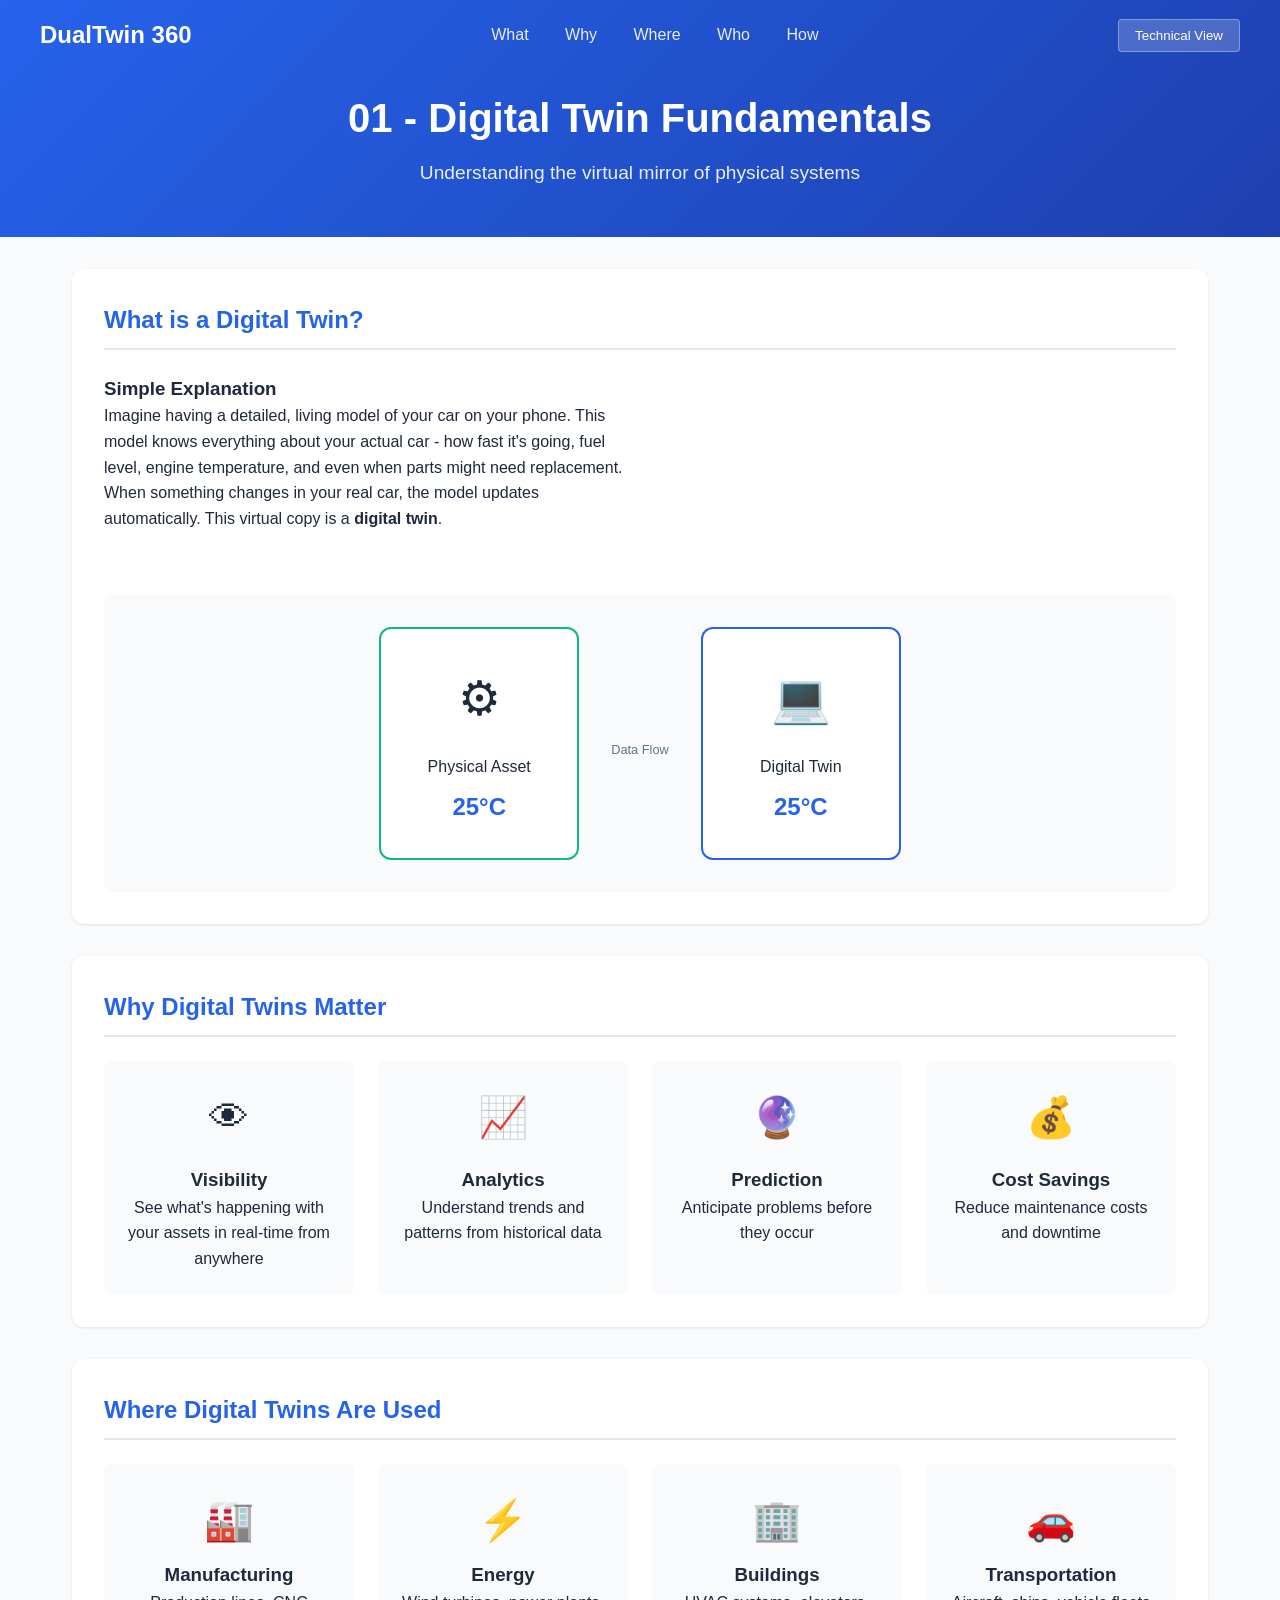
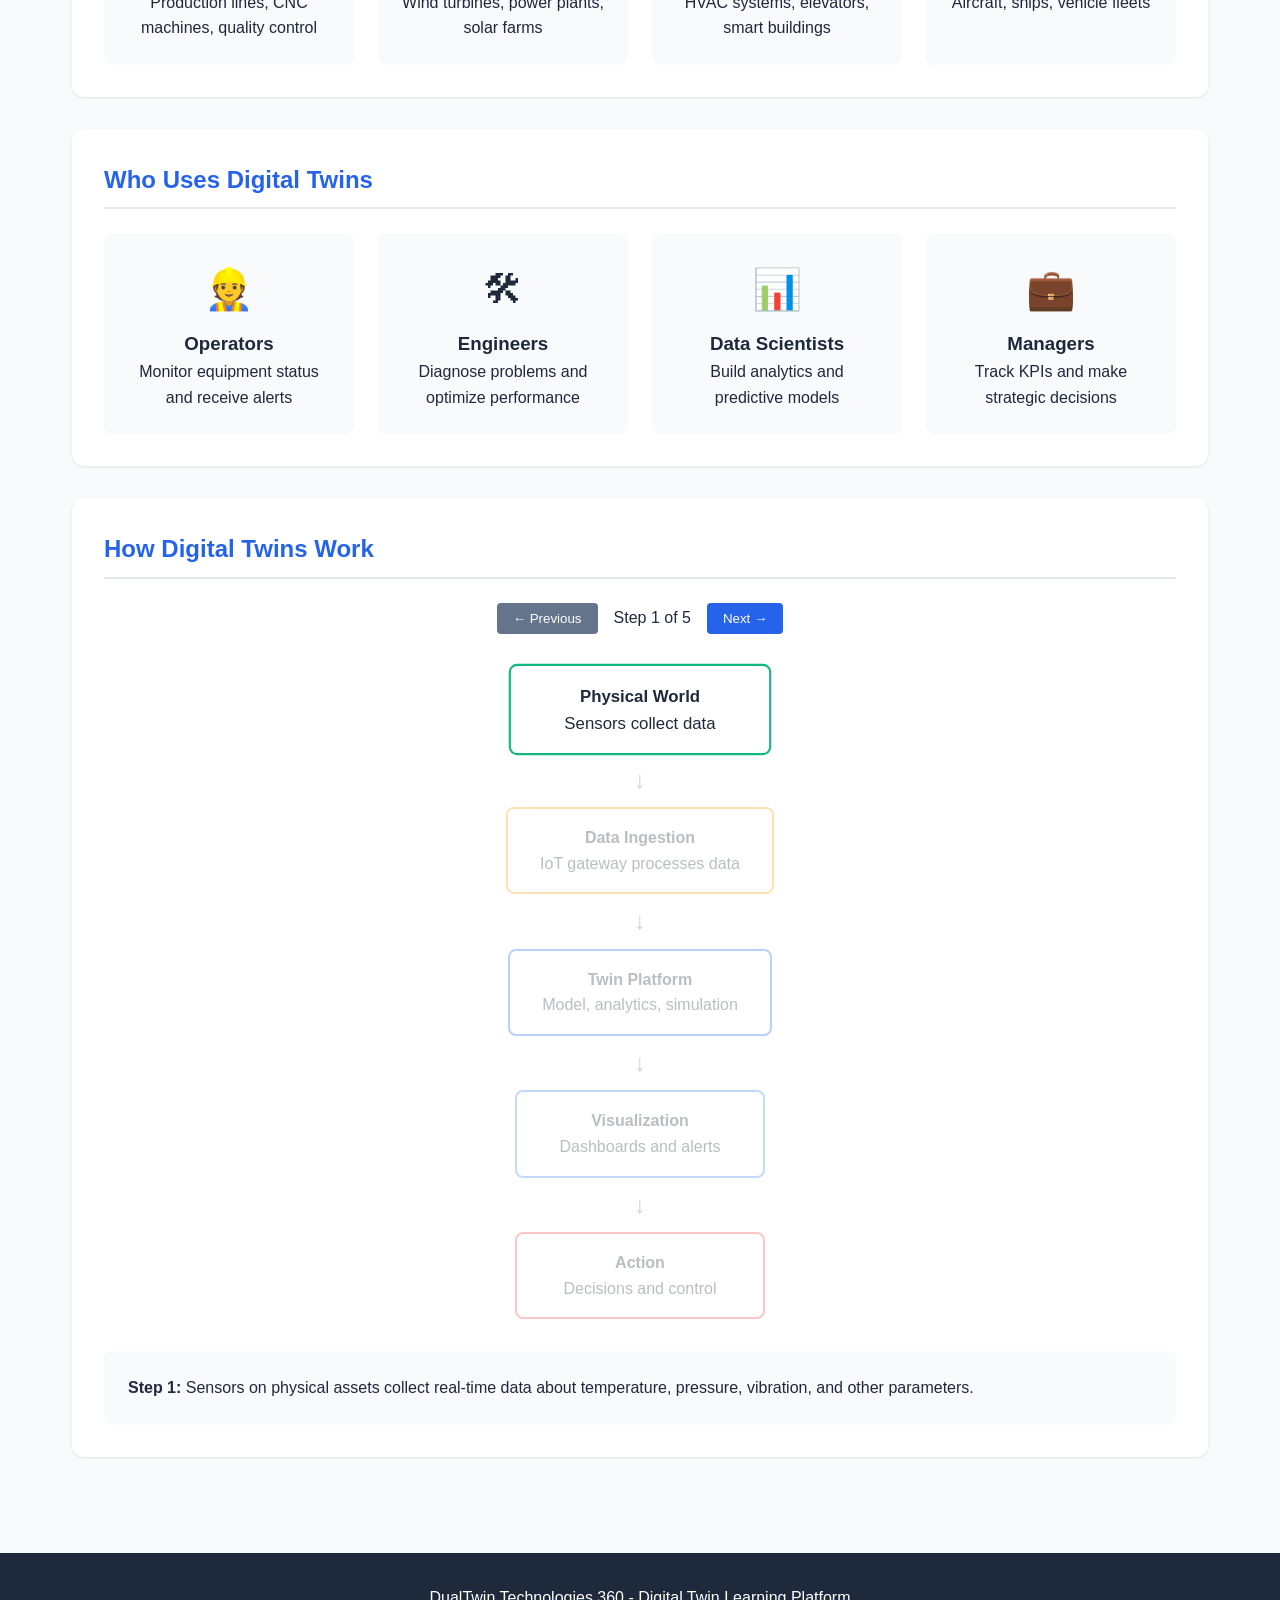
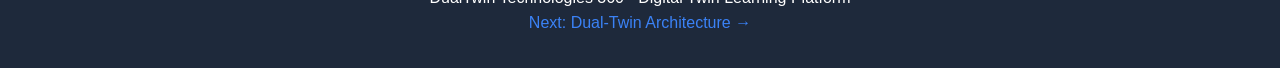
==== concepts/01_digital_twin_fundamentals/html_demo/index.html @ 0518badc "Add DualTwin Technologies 360° - Complete digital twin educational repository This comprehensive rep" ====
<!DOCTYPE html>
<html lang="en">
<head>
    <meta charset="UTF-8">
    <meta name="viewport" content="width=device-width, initial-scale=1.0">
    <title>Digital Twin Fundamentals - DualTwin 360</title>
    <link rel="stylesheet" href="styles.css">
</head>
<body>
    <header>
        <nav>
            <div class="logo">DualTwin 360</div>
            <div class="nav-links">
                <a href="#what">What</a>
                <a href="#why">Why</a>
                <a href="#where">Where</a>
                <a href="#who">Who</a>
                <a href="#how">How</a>
            </div>
            <button id="viewToggle" class="view-toggle">Technical View</button>
        </nav>
        <h1>01 - Digital Twin Fundamentals</h1>
        <p class="subtitle">Understanding the virtual mirror of physical systems</p>
    </header>

    <main>
        <section id="what" class="section">
            <h2>What is a Digital Twin?</h2>
            <div class="content-wrapper">
                <div class="non-technical">
                    <h3>Simple Explanation</h3>
                    <p>Imagine having a detailed, living model of your car on your phone. This model knows everything about your actual car - how fast it's going, fuel level, engine temperature, and even when parts might need replacement.</p>
                    <p>When something changes in your real car, the model updates automatically. This virtual copy is a <strong>digital twin</strong>.</p>
                </div>
                <div class="technical hidden">
                    <h3>Technical Definition</h3>
                    <p>A <strong>Digital Twin</strong> is a dynamic, virtual representation of a physical entity (asset, process, or system) that is synchronized with its real-world counterpart through continuous data exchange.</p>
                    <p>Key characteristics include bidirectional data flow, real-time synchronization, simulation capability, and lifecycle persistence.</p>
                </div>
                <div class="diagram">
                    <div class="twin-visual">
                        <div class="physical-side">
                            <div class="asset" id="physicalAsset">
                                <span class="icon">&#9881;</span>
                                <span class="label">Physical Asset</span>
                                <div class="sensor-value" id="physicalValue">25°C</div>
                            </div>
                        </div>
                        <div class="data-flow">
                            <div class="arrow" id="dataArrow">
                                <span class="arrow-label">Data Flow</span>
                            </div>
                        </div>
                        <div class="digital-side">
                            <div class="twin" id="digitalTwin">
                                <span class="icon">&#128187;</span>
                                <span class="label">Digital Twin</span>
                                <div class="sensor-value" id="twinValue">25°C</div>
                            </div>
                        </div>
                    </div>
                </div>
            </div>
        </section>

        <section id="why" class="section">
            <h2>Why Digital Twins Matter</h2>
            <div class="benefits-grid">
                <div class="benefit-card">
                    <div class="benefit-icon">&#128065;</div>
                    <h3>Visibility</h3>
                    <p>See what's happening with your assets in real-time from anywhere</p>
                </div>
                <div class="benefit-card">
                    <div class="benefit-icon">&#128200;</div>
                    <h3>Analytics</h3>
                    <p>Understand trends and patterns from historical data</p>
                </div>
                <div class="benefit-card">
                    <div class="benefit-icon">&#128302;</div>
                    <h3>Prediction</h3>
                    <p>Anticipate problems before they occur</p>
                </div>
                <div class="benefit-card">
                    <div class="benefit-icon">&#128176;</div>
                    <h3>Cost Savings</h3>
                    <p>Reduce maintenance costs and downtime</p>
                </div>
            </div>
        </section>

        <section id="where" class="section">
            <h2>Where Digital Twins Are Used</h2>
            <div class="industries-container">
                <div class="industry-item">
                    <div class="industry-icon">&#127981;</div>
                    <h3>Manufacturing</h3>
                    <p>Production lines, CNC machines, quality control</p>
                </div>
                <div class="industry-item">
                    <div class="industry-icon">&#9889;</div>
                    <h3>Energy</h3>
                    <p>Wind turbines, power plants, solar farms</p>
                </div>
                <div class="industry-item">
                    <div class="industry-icon">&#127970;</div>
                    <h3>Buildings</h3>
                    <p>HVAC systems, elevators, smart buildings</p>
                </div>
                <div class="industry-item">
                    <div class="industry-icon">&#128663;</div>
                    <h3>Transportation</h3>
                    <p>Aircraft, ships, vehicle fleets</p>
                </div>
            </div>
        </section>

        <section id="who" class="section">
            <h2>Who Uses Digital Twins</h2>
            <div class="roles-container">
                <div class="role-card">
                    <div class="role-icon">&#128119;</div>
                    <h3>Operators</h3>
                    <p>Monitor equipment status and receive alerts</p>
                </div>
                <div class="role-card">
                    <div class="role-icon">&#128736;</div>
                    <h3>Engineers</h3>
                    <p>Diagnose problems and optimize performance</p>
                </div>
                <div class="role-card">
                    <div class="role-icon">&#128202;</div>
                    <h3>Data Scientists</h3>
                    <p>Build analytics and predictive models</p>
                </div>
                <div class="role-card">
                    <div class="role-icon">&#128188;</div>
                    <h3>Managers</h3>
                    <p>Track KPIs and make strategic decisions</p>
                </div>
            </div>
        </section>

        <section id="how" class="section">
            <h2>How Digital Twins Work</h2>
            <div class="architecture-demo">
                <div class="step-container">
                    <button id="prevStep" class="step-btn">&larr; Previous</button>
                    <span id="stepIndicator">Step 1 of 5</span>
                    <button id="nextStep" class="step-btn">Next &rarr;</button>
                </div>
                <div class="architecture-visual">
                    <div class="arch-layer" id="layer1">
                        <div class="layer-box sensors">
                            <h4>Physical World</h4>
                            <p>Sensors collect data</p>
                        </div>
                    </div>
                    <div class="arch-arrow" id="arrow1">&darr;</div>
                    <div class="arch-layer" id="layer2">
                        <div class="layer-box ingestion">
                            <h4>Data Ingestion</h4>
                            <p>IoT gateway processes data</p>
                        </div>
                    </div>
                    <div class="arch-arrow" id="arrow2">&darr;</div>
                    <div class="arch-layer" id="layer3">
                        <div class="layer-box platform">
                            <h4>Twin Platform</h4>
                            <p>Model, analytics, simulation</p>
                        </div>
                    </div>
                    <div class="arch-arrow" id="arrow3">&darr;</div>
                    <div class="arch-layer" id="layer4">
                        <div class="layer-box visualization">
                            <h4>Visualization</h4>
                            <p>Dashboards and alerts</p>
                        </div>
                    </div>
                    <div class="arch-arrow" id="arrow4">&darr;</div>
                    <div class="arch-layer" id="layer5">
                        <div class="layer-box action">
                            <h4>Action</h4>
                            <p>Decisions and control</p>
                        </div>
                    </div>
                </div>
                <div class="step-description" id="stepDescription">
                    <p><strong>Step 1:</strong> Sensors on physical assets collect real-time data about temperature, pressure, vibration, and other parameters.</p>
                </div>
            </div>
        </section>
    </main>

    <footer>
        <p>DualTwin Technologies 360 - Digital Twin Learning Platform</p>
        <p><a href="../02_dual_twin_architecture/html_demo/index.html">Next: Dual-Twin Architecture &rarr;</a></p>
    </footer>

    <script src="script.js"></script>
</body>
</html>
---- concepts/01_digital_twin_fundamentals/html_demo/styles.css ----
:root {
    --primary-color: #2563eb;
    --secondary-color: #1e40af;
    --accent-color: #3b82f6;
    --background-color: #f8fafc;
    --card-background: #ffffff;
    --text-color: #1e293b;
    --text-light: #64748b;
    --border-color: #e2e8f0;
    --success-color: #10b981;
    --warning-color: #f59e0b;
    --danger-color: #ef4444;
}

* {
    margin: 0;
    padding: 0;
    box-sizing: border-box;
}

body {
    font-family: -apple-system, BlinkMacSystemFont, 'Segoe UI', Roboto, Oxygen, Ubuntu, sans-serif;
    background-color: var(--background-color);
    color: var(--text-color);
    line-height: 1.6;
}

header {
    background: linear-gradient(135deg, var(--primary-color), var(--secondary-color));
    color: white;
    padding: 1rem 2rem 3rem;
    text-align: center;
}

nav {
    display: flex;
    justify-content: space-between;
    align-items: center;
    max-width: 1200px;
    margin: 0 auto 2rem;
}

.logo {
    font-size: 1.5rem;
    font-weight: bold;
}

.nav-links a {
    color: white;
    text-decoration: none;
    margin: 0 1rem;
    opacity: 0.9;
    transition: opacity 0.3s;
}

.nav-links a:hover {
    opacity: 1;
}

.view-toggle {
    background: rgba(255,255,255,0.2);
    border: 1px solid rgba(255,255,255,0.3);
    color: white;
    padding: 0.5rem 1rem;
    border-radius: 4px;
    cursor: pointer;
    transition: background 0.3s;
}

.view-toggle:hover {
    background: rgba(255,255,255,0.3);
}

h1 {
    font-size: 2.5rem;
    margin-bottom: 0.5rem;
}

.subtitle {
    opacity: 0.9;
    font-size: 1.2rem;
}

main {
    max-width: 1200px;
    margin: 0 auto;
    padding: 2rem;
}

.section {
    background: var(--card-background);
    border-radius: 12px;
    padding: 2rem;
    margin-bottom: 2rem;
    box-shadow: 0 1px 3px rgba(0,0,0,0.1);
}

.section h2 {
    color: var(--primary-color);
    margin-bottom: 1.5rem;
    padding-bottom: 0.5rem;
    border-bottom: 2px solid var(--border-color);
}

.content-wrapper {
    display: grid;
    grid-template-columns: 1fr 1fr;
    gap: 2rem;
}

.hidden {
    display: none;
}

.diagram {
    grid-column: 1 / -1;
    margin-top: 2rem;
}

.twin-visual {
    display: flex;
    justify-content: center;
    align-items: center;
    gap: 2rem;
    padding: 2rem;
    background: var(--background-color);
    border-radius: 8px;
}

.physical-side, .digital-side {
    text-align: center;
}

.asset, .twin {
    background: var(--card-background);
    border: 2px solid var(--border-color);
    border-radius: 12px;
    padding: 2rem;
    min-width: 200px;
    transition: transform 0.3s, box-shadow 0.3s;
}

.asset:hover, .twin:hover {
    transform: translateY(-5px);
    box-shadow: 0 10px 20px rgba(0,0,0,0.1);
}

.asset .icon, .twin .icon {
    font-size: 3rem;
    display: block;
    margin-bottom: 1rem;
}

.asset {
    border-color: var(--success-color);
}

.twin {
    border-color: var(--primary-color);
}

.sensor-value {
    font-size: 1.5rem;
    font-weight: bold;
    color: var(--primary-color);
    margin-top: 0.5rem;
}

.data-flow {
    display: flex;
    flex-direction: column;
    align-items: center;
}

.arrow {
    font-size: 2rem;
    color: var(--accent-color);
    animation: pulse 2s infinite;
}

@keyframes pulse {
    0%, 100% { opacity: 0.5; transform: scale(1); }
    50% { opacity: 1; transform: scale(1.1); }
}

.arrow-label {
    font-size: 0.8rem;
    color: var(--text-light);
}

.benefits-grid {
    display: grid;
    grid-template-columns: repeat(auto-fit, minmax(250px, 1fr));
    gap: 1.5rem;
}

.benefit-card {
    background: var(--background-color);
    border-radius: 8px;
    padding: 1.5rem;
    text-align: center;
    transition: transform 0.3s;
}

.benefit-card:hover {
    transform: translateY(-5px);
}

.benefit-icon {
    font-size: 2.5rem;
    margin-bottom: 1rem;
}

.industries-container, .roles-container {
    display: grid;
    grid-template-columns: repeat(auto-fit, minmax(200px, 1fr));
    gap: 1.5rem;
}

.industry-item, .role-card {
    background: var(--background-color);
    border-radius: 8px;
    padding: 1.5rem;
    text-align: center;
}

.industry-icon, .role-icon {
    font-size: 2.5rem;
    margin-bottom: 0.5rem;
}

.architecture-demo {
    text-align: center;
}

.step-container {
    display: flex;
    justify-content: center;
    align-items: center;
    gap: 1rem;
    margin-bottom: 2rem;
}

.step-btn {
    background: var(--primary-color);
    color: white;
    border: none;
    padding: 0.5rem 1rem;
    border-radius: 4px;
    cursor: pointer;
    transition: background 0.3s;
}

.step-btn:hover {
    background: var(--secondary-color);
}

.step-btn:disabled {
    background: var(--text-light);
    cursor: not-allowed;
}

.architecture-visual {
    display: flex;
    flex-direction: column;
    align-items: center;
    gap: 0.5rem;
    margin-bottom: 2rem;
}

.arch-layer {
    opacity: 0.3;
    transition: opacity 0.5s, transform 0.5s;
}

.arch-layer.active {
    opacity: 1;
    transform: scale(1.05);
}

.layer-box {
    background: var(--card-background);
    border: 2px solid var(--border-color);
    border-radius: 8px;
    padding: 1rem 2rem;
    min-width: 250px;
}

.layer-box.sensors { border-color: var(--success-color); }
.layer-box.ingestion { border-color: var(--warning-color); }
.layer-box.platform { border-color: var(--primary-color); }
.layer-box.visualization { border-color: var(--accent-color); }
.layer-box.action { border-color: var(--danger-color); }

.arch-arrow {
    font-size: 1.5rem;
    color: var(--text-light);
    opacity: 0.3;
    transition: opacity 0.5s;
}

.arch-arrow.active {
    opacity: 1;
    color: var(--primary-color);
}

.step-description {
    background: var(--background-color);
    border-radius: 8px;
    padding: 1.5rem;
    text-align: left;
}

footer {
    background: var(--text-color);
    color: white;
    text-align: center;
    padding: 2rem;
    margin-top: 2rem;
}

footer a {
    color: var(--accent-color);
    text-decoration: none;
}

@media (max-width: 768px) {
    .content-wrapper {
        grid-template-columns: 1fr;
    }
    
    nav {
        flex-direction: column;
        gap: 1rem;
    }
    
    .twin-visual {
        flex-direction: column;
    }
    
    .data-flow {
        transform: rotate(90deg);
    }
}
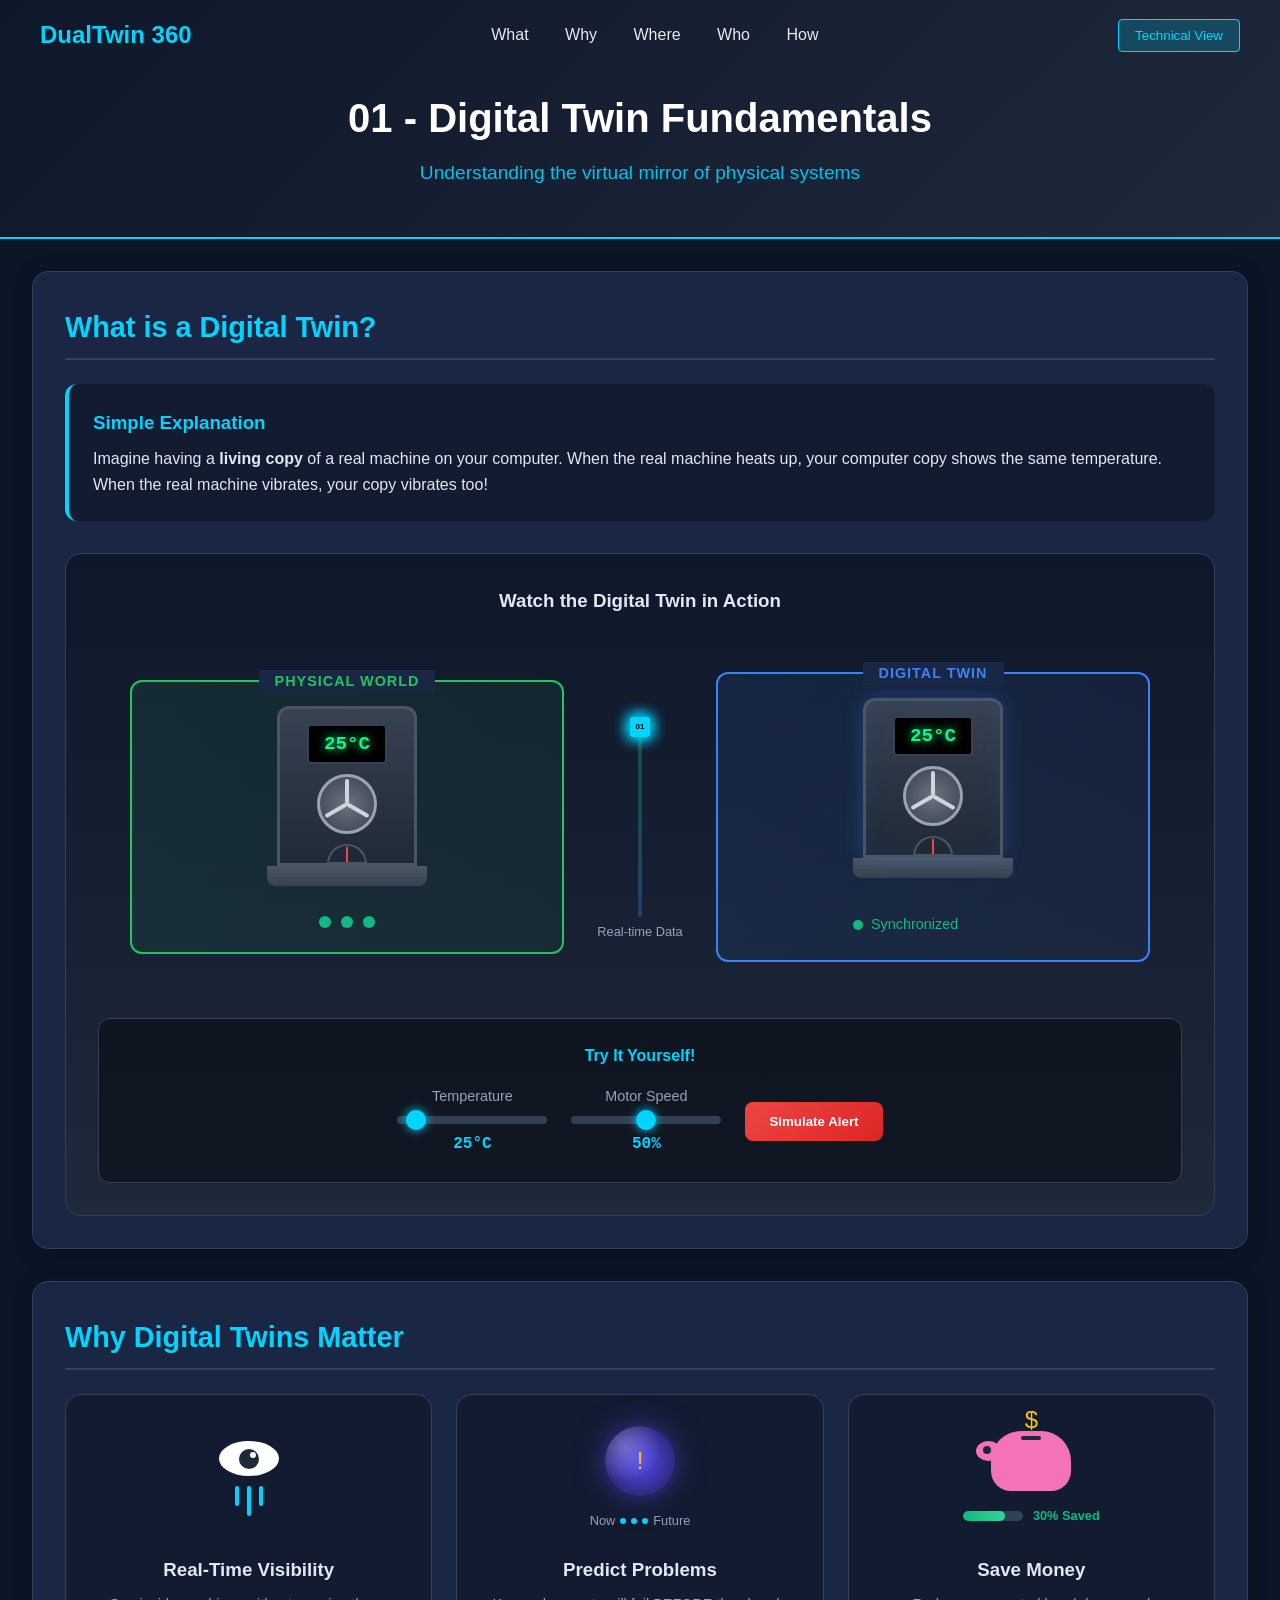
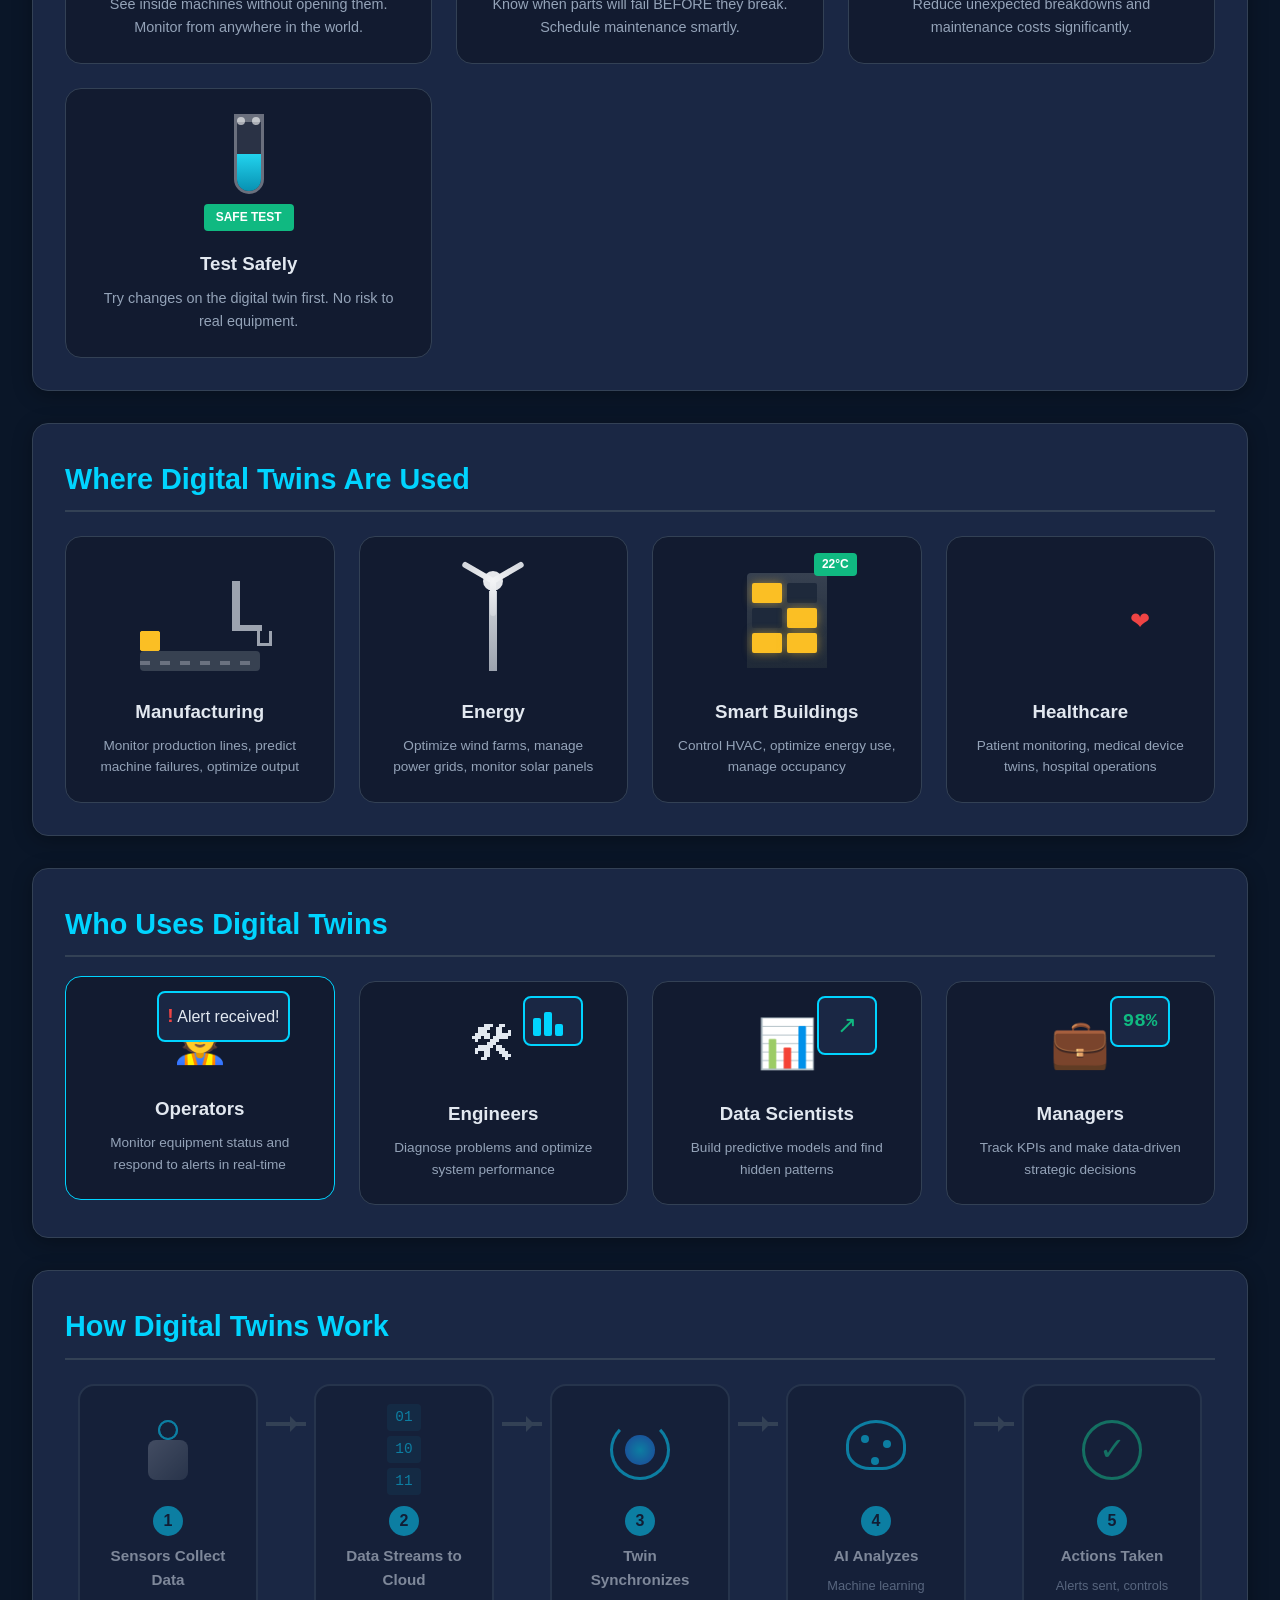
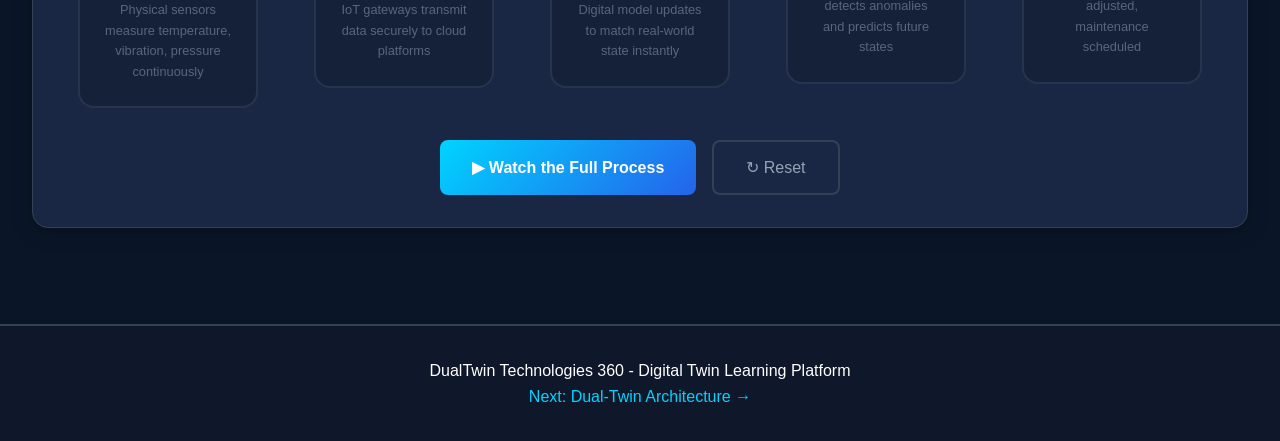
==== commit cce0d978: "Enhance HTML demos with concept-specific animations and dark theme - Concept 01 (Digital Twin Fundam" ====
--- a/concepts/01_digital_twin_fundamentals/html_demo/index.html
+++ b/concepts/01_digital_twin_fundamentals/html_demo/index.html
@@ -24,170 +24,428 @@
     </header>
 
     <main>
+        <!-- WHAT Section with Live Machine Animation -->
         <section id="what" class="section">
             <h2>What is a Digital Twin?</h2>
             <div class="content-wrapper">
-                <div class="non-technical">
-                    <h3>Simple Explanation</h3>
-                    <p>Imagine having a detailed, living model of your car on your phone. This model knows everything about your actual car - how fast it's going, fuel level, engine temperature, and even when parts might need replacement.</p>
-                    <p>When something changes in your real car, the model updates automatically. This virtual copy is a <strong>digital twin</strong>.</p>
-                </div>
-                <div class="technical hidden">
-                    <h3>Technical Definition</h3>
-                    <p>A <strong>Digital Twin</strong> is a dynamic, virtual representation of a physical entity (asset, process, or system) that is synchronized with its real-world counterpart through continuous data exchange.</p>
-                    <p>Key characteristics include bidirectional data flow, real-time synchronization, simulation capability, and lifecycle persistence.</p>
-                </div>
-                <div class="diagram">
-                    <div class="twin-visual">
-                        <div class="physical-side">
-                            <div class="asset" id="physicalAsset">
-                                <span class="icon">&#9881;</span>
-                                <span class="label">Physical Asset</span>
-                                <div class="sensor-value" id="physicalValue">25°C</div>
-                            </div>
-                        </div>
-                        <div class="data-flow">
-                            <div class="arrow" id="dataArrow">
-                                <span class="arrow-label">Data Flow</span>
-                            </div>
-                        </div>
-                        <div class="digital-side">
-                            <div class="twin" id="digitalTwin">
-                                <span class="icon">&#128187;</span>
-                                <span class="label">Digital Twin</span>
-                                <div class="sensor-value" id="twinValue">25°C</div>
-                            </div>
+                <div class="explanation-box">
+                    <div class="non-technical">
+                        <h3>Simple Explanation</h3>
+                        <p>Imagine having a <strong>living copy</strong> of a real machine on your computer. When the real machine heats up, your computer copy shows the same temperature. When the real machine vibrates, your copy vibrates too!</p>
+                    </div>
+                    <div class="technical hidden">
+                        <h3>Technical Definition</h3>
+                        <p>A <strong>Digital Twin</strong> is a dynamic virtual representation synchronized with a physical entity through continuous bidirectional data exchange, enabling real-time monitoring, simulation, and predictive analytics.</p>
+                    </div>
+                </div>
+                
+                <!-- Interactive Factory Machine Animation -->
+                <div class="animation-container">
+                    <h3>Watch the Digital Twin in Action</h3>
+                    <div class="factory-scene">
+                        <!-- Physical World Side -->
+                        <div class="world-side physical-world">
+                            <div class="world-label">PHYSICAL WORLD</div>
+                            <div class="machine-container">
+                                <div class="factory-machine" id="physicalMachine">
+                                    <div class="machine-body">
+                                        <div class="machine-screen">
+                                            <span class="temp-display" id="physicalTemp">25°C</span>
+                                        </div>
+                                        <div class="machine-motor" id="physicalMotor">
+                                            <div class="motor-blade"></div>
+                                            <div class="motor-blade"></div>
+                                            <div class="motor-blade"></div>
+                                        </div>
+                                        <div class="machine-gauge">
+                                            <div class="gauge-needle" id="physicalNeedle"></div>
+                                        </div>
+                                    </div>
+                                    <div class="machine-base"></div>
+                                    <div class="steam-container" id="steamContainer">
+                                        <div class="steam"></div>
+                                        <div class="steam"></div>
+                                        <div class="steam"></div>
+                                    </div>
+                                </div>
+                                <div class="sensor-dots">
+                                    <div class="sensor-dot" id="sensor1"></div>
+                                    <div class="sensor-dot" id="sensor2"></div>
+                                    <div class="sensor-dot" id="sensor3"></div>
+                                </div>
+                            </div>
+                        </div>
+                        
+                        <!-- Data Flow Animation -->
+                        <div class="data-stream">
+                            <div class="data-packet" id="packet1"></div>
+                            <div class="data-packet" id="packet2"></div>
+                            <div class="data-packet" id="packet3"></div>
+                            <div class="stream-label">Real-time Data</div>
+                        </div>
+                        
+                        <!-- Digital World Side -->
+                        <div class="world-side digital-world">
+                            <div class="world-label">DIGITAL TWIN</div>
+                            <div class="machine-container">
+                                <div class="factory-machine digital" id="digitalMachine">
+                                    <div class="machine-body">
+                                        <div class="machine-screen">
+                                            <span class="temp-display" id="digitalTemp">25°C</span>
+                                        </div>
+                                        <div class="machine-motor" id="digitalMotor">
+                                            <div class="motor-blade"></div>
+                                            <div class="motor-blade"></div>
+                                            <div class="motor-blade"></div>
+                                        </div>
+                                        <div class="machine-gauge">
+                                            <div class="gauge-needle" id="digitalNeedle"></div>
+                                        </div>
+                                    </div>
+                                    <div class="machine-base"></div>
+                                    <div class="digital-glow"></div>
+                                </div>
+                                <div class="twin-status">
+                                    <span class="status-dot"></span>
+                                    <span>Synchronized</span>
+                                </div>
+                            </div>
+                        </div>
+                    </div>
+                    
+                    <!-- Control Panel -->
+                    <div class="control-panel">
+                        <h4>Try It Yourself!</h4>
+                        <div class="controls">
+                            <div class="control-group">
+                                <label>Temperature</label>
+                                <input type="range" id="tempSlider" min="20" max="100" value="25">
+                                <span id="tempValue">25°C</span>
+                            </div>
+                            <div class="control-group">
+                                <label>Motor Speed</label>
+                                <input type="range" id="speedSlider" min="0" max="100" value="50">
+                                <span id="speedValue">50%</span>
+                            </div>
+                            <button id="alertBtn" class="alert-btn">Simulate Alert</button>
                         </div>
                     </div>
                 </div>
             </div>
         </section>
 
+        <!-- WHY Section with Animated Benefits -->
         <section id="why" class="section">
             <h2>Why Digital Twins Matter</h2>
-            <div class="benefits-grid">
-                <div class="benefit-card">
-                    <div class="benefit-icon">&#128065;</div>
-                    <h3>Visibility</h3>
-                    <p>See what's happening with your assets in real-time from anywhere</p>
-                </div>
-                <div class="benefit-card">
-                    <div class="benefit-icon">&#128200;</div>
-                    <h3>Analytics</h3>
-                    <p>Understand trends and patterns from historical data</p>
-                </div>
-                <div class="benefit-card">
-                    <div class="benefit-icon">&#128302;</div>
-                    <h3>Prediction</h3>
-                    <p>Anticipate problems before they occur</p>
-                </div>
-                <div class="benefit-card">
-                    <div class="benefit-icon">&#128176;</div>
-                    <h3>Cost Savings</h3>
-                    <p>Reduce maintenance costs and downtime</p>
+            <div class="benefits-showcase">
+                <div class="benefit-demo" id="visibilityDemo">
+                    <div class="benefit-animation">
+                        <div class="eye-icon">
+                            <div class="eye">
+                                <div class="pupil"></div>
+                            </div>
+                        </div>
+                        <div class="visibility-rays">
+                            <div class="ray"></div>
+                            <div class="ray"></div>
+                            <div class="ray"></div>
+                        </div>
+                    </div>
+                    <h3>Real-Time Visibility</h3>
+                    <p>See inside machines without opening them. Monitor from anywhere in the world.</p>
+                </div>
+                
+                <div class="benefit-demo" id="predictionDemo">
+                    <div class="benefit-animation">
+                        <div class="crystal-ball">
+                            <div class="ball-glow"></div>
+                            <div class="future-icon">!</div>
+                        </div>
+                        <div class="prediction-timeline">
+                            <span>Now</span>
+                            <div class="timeline-dots">
+                                <span class="dot"></span>
+                                <span class="dot"></span>
+                                <span class="dot"></span>
+                            </div>
+                            <span>Future</span>
+                        </div>
+                    </div>
+                    <h3>Predict Problems</h3>
+                    <p>Know when parts will fail BEFORE they break. Schedule maintenance smartly.</p>
+                </div>
+                
+                <div class="benefit-demo" id="savingsDemo">
+                    <div class="benefit-animation">
+                        <div class="piggy-bank">
+                            <div class="coin-slot"></div>
+                            <div class="falling-coin">$</div>
+                        </div>
+                        <div class="savings-meter">
+                            <div class="meter-fill"></div>
+                            <span>30% Saved</span>
+                        </div>
+                    </div>
+                    <h3>Save Money</h3>
+                    <p>Reduce unexpected breakdowns and maintenance costs significantly.</p>
+                </div>
+                
+                <div class="benefit-demo" id="simulationDemo">
+                    <div class="benefit-animation">
+                        <div class="test-tube">
+                            <div class="liquid"></div>
+                            <div class="bubble"></div>
+                            <div class="bubble"></div>
+                        </div>
+                        <div class="safe-badge">SAFE TEST</div>
+                    </div>
+                    <h3>Test Safely</h3>
+                    <p>Try changes on the digital twin first. No risk to real equipment.</p>
                 </div>
             </div>
         </section>
 
+        <!-- WHERE Section with Industry Animations -->
         <section id="where" class="section">
             <h2>Where Digital Twins Are Used</h2>
-            <div class="industries-container">
-                <div class="industry-item">
-                    <div class="industry-icon">&#127981;</div>
+            <div class="industry-showcase">
+                <div class="industry-card" data-industry="manufacturing">
+                    <div class="industry-animation">
+                        <div class="factory-anim">
+                            <div class="conveyor-belt">
+                                <div class="belt-line"></div>
+                                <div class="product-box"></div>
+                                <div class="product-box"></div>
+                                <div class="product-box"></div>
+                            </div>
+                            <div class="robot-arm">
+                                <div class="arm-segment"></div>
+                                <div class="arm-claw"></div>
+                            </div>
+                        </div>
+                    </div>
                     <h3>Manufacturing</h3>
-                    <p>Production lines, CNC machines, quality control</p>
-                </div>
-                <div class="industry-item">
-                    <div class="industry-icon">&#9889;</div>
+                    <p>Monitor production lines, predict machine failures, optimize output</p>
+                </div>
+                
+                <div class="industry-card" data-industry="energy">
+                    <div class="industry-animation">
+                        <div class="wind-turbine">
+                            <div class="turbine-pole"></div>
+                            <div class="turbine-head">
+                                <div class="blade-container">
+                                    <div class="blade"></div>
+                                    <div class="blade"></div>
+                                    <div class="blade"></div>
+                                </div>
+                            </div>
+                        </div>
+                    </div>
                     <h3>Energy</h3>
-                    <p>Wind turbines, power plants, solar farms</p>
-                </div>
-                <div class="industry-item">
-                    <div class="industry-icon">&#127970;</div>
-                    <h3>Buildings</h3>
-                    <p>HVAC systems, elevators, smart buildings</p>
-                </div>
-                <div class="industry-item">
-                    <div class="industry-icon">&#128663;</div>
-                    <h3>Transportation</h3>
-                    <p>Aircraft, ships, vehicle fleets</p>
+                    <p>Optimize wind farms, manage power grids, monitor solar panels</p>
+                </div>
+                
+                <div class="industry-card" data-industry="buildings">
+                    <div class="industry-animation">
+                        <div class="smart-building">
+                            <div class="building-structure">
+                                <div class="floor">
+                                    <div class="window on"></div>
+                                    <div class="window"></div>
+                                </div>
+                                <div class="floor">
+                                    <div class="window"></div>
+                                    <div class="window on"></div>
+                                </div>
+                                <div class="floor">
+                                    <div class="window on"></div>
+                                    <div class="window on"></div>
+                                </div>
+                            </div>
+                            <div class="temp-indicator">22°C</div>
+                        </div>
+                    </div>
+                    <h3>Smart Buildings</h3>
+                    <p>Control HVAC, optimize energy use, manage occupancy</p>
+                </div>
+                
+                <div class="industry-card" data-industry="healthcare">
+                    <div class="industry-animation">
+                        <div class="heartbeat-monitor">
+                            <svg viewBox="0 0 100 50" class="ecg-line">
+                                <path d="M0,25 L20,25 L25,25 L30,10 L35,40 L40,25 L45,25 L100,25" 
+                                      fill="none" stroke="#00ff88" stroke-width="2"/>
+                            </svg>
+                            <div class="heart-pulse">&#10084;</div>
+                        </div>
+                    </div>
+                    <h3>Healthcare</h3>
+                    <p>Patient monitoring, medical device twins, hospital operations</p>
                 </div>
             </div>
         </section>
 
+        <!-- WHO Section with Role Animation -->
         <section id="who" class="section">
             <h2>Who Uses Digital Twins</h2>
-            <div class="roles-container">
-                <div class="role-card">
-                    <div class="role-icon">&#128119;</div>
+            <div class="roles-showcase">
+                <div class="role-card active" data-role="operator">
+                    <div class="role-avatar">
+                        <div class="avatar-icon">&#128119;</div>
+                        <div class="role-bubble">
+                            <span class="alert-icon">!</span>
+                            Alert received!
+                        </div>
+                    </div>
                     <h3>Operators</h3>
-                    <p>Monitor equipment status and receive alerts</p>
-                </div>
-                <div class="role-card">
-                    <div class="role-icon">&#128736;</div>
+                    <p>Monitor equipment status and respond to alerts in real-time</p>
+                </div>
+                
+                <div class="role-card" data-role="engineer">
+                    <div class="role-avatar">
+                        <div class="avatar-icon">&#128736;</div>
+                        <div class="role-bubble">
+                            <div class="mini-chart">
+                                <div class="bar" style="height: 60%"></div>
+                                <div class="bar" style="height: 80%"></div>
+                                <div class="bar" style="height: 40%"></div>
+                            </div>
+                        </div>
+                    </div>
                     <h3>Engineers</h3>
-                    <p>Diagnose problems and optimize performance</p>
-                </div>
-                <div class="role-card">
-                    <div class="role-icon">&#128202;</div>
+                    <p>Diagnose problems and optimize system performance</p>
+                </div>
+                
+                <div class="role-card" data-role="analyst">
+                    <div class="role-avatar">
+                        <div class="avatar-icon">&#128202;</div>
+                        <div class="role-bubble">
+                            <div class="trend-arrow">&#8599;</div>
+                        </div>
+                    </div>
                     <h3>Data Scientists</h3>
-                    <p>Build analytics and predictive models</p>
-                </div>
-                <div class="role-card">
-                    <div class="role-icon">&#128188;</div>
+                    <p>Build predictive models and find hidden patterns</p>
+                </div>
+                
+                <div class="role-card" data-role="manager">
+                    <div class="role-avatar">
+                        <div class="avatar-icon">&#128188;</div>
+                        <div class="role-bubble">
+                            <div class="kpi-display">98%</div>
+                        </div>
+                    </div>
                     <h3>Managers</h3>
-                    <p>Track KPIs and make strategic decisions</p>
+                    <p>Track KPIs and make data-driven strategic decisions</p>
                 </div>
             </div>
         </section>
 
+        <!-- HOW Section with Step-by-Step Flow Animation -->
         <section id="how" class="section">
             <h2>How Digital Twins Work</h2>
-            <div class="architecture-demo">
-                <div class="step-container">
-                    <button id="prevStep" class="step-btn">&larr; Previous</button>
-                    <span id="stepIndicator">Step 1 of 5</span>
-                    <button id="nextStep" class="step-btn">Next &rarr;</button>
-                </div>
-                <div class="architecture-visual">
-                    <div class="arch-layer" id="layer1">
-                        <div class="layer-box sensors">
-                            <h4>Physical World</h4>
-                            <p>Sensors collect data</p>
-                        </div>
-                    </div>
-                    <div class="arch-arrow" id="arrow1">&darr;</div>
-                    <div class="arch-layer" id="layer2">
-                        <div class="layer-box ingestion">
-                            <h4>Data Ingestion</h4>
-                            <p>IoT gateway processes data</p>
-                        </div>
-                    </div>
-                    <div class="arch-arrow" id="arrow2">&darr;</div>
-                    <div class="arch-layer" id="layer3">
-                        <div class="layer-box platform">
-                            <h4>Twin Platform</h4>
-                            <p>Model, analytics, simulation</p>
-                        </div>
-                    </div>
-                    <div class="arch-arrow" id="arrow3">&darr;</div>
-                    <div class="arch-layer" id="layer4">
-                        <div class="layer-box visualization">
-                            <h4>Visualization</h4>
-                            <p>Dashboards and alerts</p>
-                        </div>
-                    </div>
-                    <div class="arch-arrow" id="arrow4">&darr;</div>
-                    <div class="arch-layer" id="layer5">
-                        <div class="layer-box action">
-                            <h4>Action</h4>
-                            <p>Decisions and control</p>
-                        </div>
-                    </div>
-                </div>
-                <div class="step-description" id="stepDescription">
-                    <p><strong>Step 1:</strong> Sensors on physical assets collect real-time data about temperature, pressure, vibration, and other parameters.</p>
-                </div>
+            <div class="process-flow">
+                <div class="flow-step" id="step1">
+                    <div class="step-icon">
+                        <div class="sensor-anim">
+                            <div class="sensor-body"></div>
+                            <div class="signal-wave"></div>
+                            <div class="signal-wave"></div>
+                        </div>
+                    </div>
+                    <div class="step-content">
+                        <div class="step-number">1</div>
+                        <h4>Sensors Collect Data</h4>
+                        <p>Physical sensors measure temperature, vibration, pressure continuously</p>
+                    </div>
+                </div>
+                
+                <div class="flow-arrow">
+                    <div class="arrow-particle"></div>
+                    <div class="arrow-particle"></div>
+                    <div class="arrow-particle"></div>
+                </div>
+                
+                <div class="flow-step" id="step2">
+                    <div class="step-icon">
+                        <div class="data-stream-anim">
+                            <div class="data-bit">01</div>
+                            <div class="data-bit">10</div>
+                            <div class="data-bit">11</div>
+                        </div>
+                    </div>
+                    <div class="step-content">
+                        <div class="step-number">2</div>
+                        <h4>Data Streams to Cloud</h4>
+                        <p>IoT gateways transmit data securely to cloud platforms</p>
+                    </div>
+                </div>
+                
+                <div class="flow-arrow">
+                    <div class="arrow-particle"></div>
+                    <div class="arrow-particle"></div>
+                    <div class="arrow-particle"></div>
+                </div>
+                
+                <div class="flow-step" id="step3">
+                    <div class="step-icon">
+                        <div class="twin-sync-anim">
+                            <div class="sync-ring"></div>
+                            <div class="sync-core"></div>
+                        </div>
+                    </div>
+                    <div class="step-content">
+                        <div class="step-number">3</div>
+                        <h4>Twin Synchronizes</h4>
+                        <p>Digital model updates to match real-world state instantly</p>
+                    </div>
+                </div>
+                
+                <div class="flow-arrow">
+                    <div class="arrow-particle"></div>
+                    <div class="arrow-particle"></div>
+                    <div class="arrow-particle"></div>
+                </div>
+                
+                <div class="flow-step" id="step4">
+                    <div class="step-icon">
+                        <div class="ai-brain-anim">
+                            <div class="brain-outline"></div>
+                            <div class="neuron"></div>
+                            <div class="neuron"></div>
+                            <div class="neuron"></div>
+                        </div>
+                    </div>
+                    <div class="step-content">
+                        <div class="step-number">4</div>
+                        <h4>AI Analyzes</h4>
+                        <p>Machine learning detects anomalies and predicts future states</p>
+                    </div>
+                </div>
+                
+                <div class="flow-arrow">
+                    <div class="arrow-particle"></div>
+                    <div class="arrow-particle"></div>
+                    <div class="arrow-particle"></div>
+                </div>
+                
+                <div class="flow-step" id="step5">
+                    <div class="step-icon">
+                        <div class="action-anim">
+                            <div class="action-circle"></div>
+                            <div class="checkmark">&#10003;</div>
+                        </div>
+                    </div>
+                    <div class="step-content">
+                        <div class="step-number">5</div>
+                        <h4>Actions Taken</h4>
+                        <p>Alerts sent, controls adjusted, maintenance scheduled</p>
+                    </div>
+                </div>
+            </div>
+            
+            <div class="demo-controls">
+                <button id="runDemo" class="run-btn">&#9654; Watch the Full Process</button>
+                <button id="resetDemo" class="reset-btn">&#8635; Reset</button>
             </div>
         </section>
     </main>
@@ -199,4 +457,4 @@
 
     <script src="script.js"></script>
 </body>
-</html>+</html>
--- a/concepts/01_digital_twin_fundamentals/html_demo/styles.css
+++ b/concepts/01_digital_twin_fundamentals/html_demo/styles.css
@@ -2,14 +2,17 @@
     --primary-color: #2563eb;
     --secondary-color: #1e40af;
     --accent-color: #3b82f6;
-    --background-color: #f8fafc;
-    --card-background: #ffffff;
-    --text-color: #1e293b;
-    --text-light: #64748b;
-    --border-color: #e2e8f0;
+    --background-color: #0a1628;
+    --card-background: #1a2744;
+    --text-color: #e2e8f0;
+    --text-light: #94a3b8;
+    --border-color: #334155;
     --success-color: #10b981;
     --warning-color: #f59e0b;
     --danger-color: #ef4444;
+    --glow-color: #00d4ff;
+    --physical-color: #22c55e;
+    --digital-color: #3b82f6;
 }
 
 * {
@@ -26,10 +29,11 @@
 }
 
 header {
-    background: linear-gradient(135deg, var(--primary-color), var(--secondary-color));
+    background: linear-gradient(135deg, #0f172a, #1e293b);
     color: white;
     padding: 1rem 2rem 3rem;
     text-align: center;
+    border-bottom: 2px solid var(--glow-color);
 }
 
 nav {
@@ -43,6 +47,7 @@
 .logo {
     font-size: 1.5rem;
     font-weight: bold;
+    color: var(--glow-color);
 }
 
 .nav-links a {
@@ -50,25 +55,27 @@
     text-decoration: none;
     margin: 0 1rem;
     opacity: 0.9;
-    transition: opacity 0.3s;
+    transition: all 0.3s;
 }
 
 .nav-links a:hover {
     opacity: 1;
+    color: var(--glow-color);
 }
 
 .view-toggle {
-    background: rgba(255,255,255,0.2);
-    border: 1px solid rgba(255,255,255,0.3);
-    color: white;
+    background: rgba(0,212,255,0.2);
+    border: 1px solid var(--glow-color);
+    color: var(--glow-color);
     padding: 0.5rem 1rem;
     border-radius: 4px;
     cursor: pointer;
-    transition: background 0.3s;
+    transition: all 0.3s;
 }
 
 .view-toggle:hover {
-    background: rgba(255,255,255,0.3);
+    background: var(--glow-color);
+    color: #0a1628;
 }
 
 h1 {
@@ -79,266 +86,1564 @@
 .subtitle {
     opacity: 0.9;
     font-size: 1.2rem;
+    color: var(--glow-color);
 }
 
 main {
-    max-width: 1200px;
+    max-width: 1400px;
     margin: 0 auto;
     padding: 2rem;
 }
 
 .section {
     background: var(--card-background);
-    border-radius: 12px;
+    border-radius: 16px;
     padding: 2rem;
     margin-bottom: 2rem;
-    box-shadow: 0 1px 3px rgba(0,0,0,0.1);
+    box-shadow: 0 4px 20px rgba(0,0,0,0.3);
+    border: 1px solid var(--border-color);
 }
 
 .section h2 {
-    color: var(--primary-color);
+    color: var(--glow-color);
     margin-bottom: 1.5rem;
     padding-bottom: 0.5rem;
     border-bottom: 2px solid var(--border-color);
-}
-
-.content-wrapper {
-    display: grid;
-    grid-template-columns: 1fr 1fr;
-    gap: 2rem;
+    font-size: 1.8rem;
 }
 
 .hidden {
     display: none;
 }
 
-.diagram {
-    grid-column: 1 / -1;
-    margin-top: 2rem;
-}
-
-.twin-visual {
-    display: flex;
+/* ===== WHAT SECTION - Factory Machine Animation ===== */
+.content-wrapper {
+    display: flex;
+    flex-direction: column;
+    gap: 2rem;
+}
+
+.explanation-box {
+    background: rgba(0,0,0,0.3);
+    padding: 1.5rem;
+    border-radius: 12px;
+    border-left: 4px solid var(--glow-color);
+}
+
+.explanation-box h3 {
+    color: var(--glow-color);
+    margin-bottom: 0.5rem;
+}
+
+.animation-container {
+    background: linear-gradient(180deg, #0f172a 0%, #1e293b 100%);
+    border-radius: 16px;
+    padding: 2rem;
+    border: 1px solid var(--border-color);
+}
+
+.animation-container h3 {
+    text-align: center;
+    color: var(--text-color);
+    margin-bottom: 1.5rem;
+}
+
+.factory-scene {
+    display: flex;
+    justify-content: space-between;
+    align-items: center;
+    gap: 1rem;
+    padding: 2rem;
+    min-height: 350px;
+}
+
+.world-side {
+    flex: 1;
+    display: flex;
+    flex-direction: column;
+    align-items: center;
+    padding: 1.5rem;
+    border-radius: 12px;
+    position: relative;
+}
+
+.physical-world {
+    background: linear-gradient(135deg, rgba(34,197,94,0.1), rgba(34,197,94,0.05));
+    border: 2px solid var(--physical-color);
+}
+
+.digital-world {
+    background: linear-gradient(135deg, rgba(59,130,246,0.1), rgba(59,130,246,0.05));
+    border: 2px solid var(--digital-color);
+}
+
+.world-label {
+    position: absolute;
+    top: -12px;
+    background: var(--card-background);
+    padding: 0 1rem;
+    font-weight: bold;
+    font-size: 0.9rem;
+    letter-spacing: 1px;
+}
+
+.physical-world .world-label { color: var(--physical-color); }
+.digital-world .world-label { color: var(--digital-color); }
+
+.machine-container {
+    position: relative;
+}
+
+.factory-machine {
+    width: 160px;
+    height: 200px;
+    position: relative;
+}
+
+.machine-body {
+    width: 140px;
+    height: 160px;
+    background: linear-gradient(180deg, #374151 0%, #1f2937 100%);
+    border-radius: 12px 12px 0 0;
+    position: relative;
+    border: 3px solid #4b5563;
+    margin: 0 auto;
+}
+
+.machine-screen {
+    width: 80px;
+    height: 40px;
+    background: #000;
+    border-radius: 4px;
+    margin: 15px auto 10px;
+    display: flex;
+    align-items: center;
+    justify-content: center;
+    border: 2px solid #374151;
+}
+
+.temp-display {
+    font-family: 'Courier New', monospace;
+    font-size: 1.2rem;
+    font-weight: bold;
+    color: #00ff88;
+    text-shadow: 0 0 10px #00ff88;
+}
+
+.temp-display.warning { color: #fbbf24; text-shadow: 0 0 10px #fbbf24; }
+.temp-display.danger { color: #ef4444; text-shadow: 0 0 10px #ef4444; }
+
+.machine-motor {
+    width: 60px;
+    height: 60px;
+    background: radial-gradient(circle, #6b7280 0%, #374151 100%);
+    border-radius: 50%;
+    margin: 10px auto;
+    position: relative;
+    border: 3px solid #9ca3af;
+    animation: motorSpin 2s linear infinite;
+}
+
+.motor-blade {
+    position: absolute;
+    width: 4px;
+    height: 25px;
+    background: #d1d5db;
+    left: 50%;
+    top: 50%;
+    transform-origin: center bottom;
+    border-radius: 2px;
+}
+
+.motor-blade:nth-child(1) { transform: translate(-50%, -100%) rotate(0deg); }
+.motor-blade:nth-child(2) { transform: translate(-50%, -100%) rotate(120deg); }
+.motor-blade:nth-child(3) { transform: translate(-50%, -100%) rotate(240deg); }
+
+@keyframes motorSpin {
+    from { transform: rotate(0deg); }
+    to { transform: rotate(360deg); }
+}
+
+.machine-gauge {
+    width: 40px;
+    height: 20px;
+    background: #1f2937;
+    border-radius: 20px 20px 0 0;
+    margin: 5px auto 0;
+    position: relative;
+    overflow: hidden;
+    border: 2px solid #4b5563;
+}
+
+.gauge-needle {
+    width: 2px;
+    height: 15px;
+    background: #ef4444;
+    position: absolute;
+    bottom: 0;
+    left: 50%;
+    transform-origin: bottom center;
+    transform: translateX(-50%) rotate(-45deg);
+    transition: transform 0.5s ease;
+}
+
+.machine-base {
+    width: 160px;
+    height: 20px;
+    background: linear-gradient(180deg, #4b5563 0%, #374151 100%);
+    border-radius: 0 0 8px 8px;
+}
+
+.steam-container {
+    position: absolute;
+    top: -30px;
+    left: 50%;
+    transform: translateX(-50%);
+    display: flex;
+    gap: 5px;
+}
+
+.steam {
+    width: 15px;
+    height: 15px;
+    background: rgba(255,255,255,0.6);
+    border-radius: 50%;
+    animation: steamRise 2s ease-out infinite;
+    opacity: 0;
+}
+
+.steam:nth-child(2) { animation-delay: 0.5s; }
+.steam:nth-child(3) { animation-delay: 1s; }
+
+@keyframes steamRise {
+    0% { transform: translateY(0) scale(0.5); opacity: 0; }
+    20% { opacity: 0.8; }
+    100% { transform: translateY(-40px) scale(1.5); opacity: 0; }
+}
+
+.sensor-dots {
+    display: flex;
+    justify-content: center;
+    gap: 10px;
+    margin-top: 10px;
+}
+
+.sensor-dot {
+    width: 12px;
+    height: 12px;
+    background: var(--success-color);
+    border-radius: 50%;
+    animation: sensorPulse 1.5s ease-in-out infinite;
+}
+
+.sensor-dot:nth-child(2) { animation-delay: 0.3s; }
+.sensor-dot:nth-child(3) { animation-delay: 0.6s; }
+
+@keyframes sensorPulse {
+    0%, 100% { transform: scale(1); box-shadow: 0 0 0 0 rgba(16,185,129,0.7); }
+    50% { transform: scale(1.2); box-shadow: 0 0 0 8px rgba(16,185,129,0); }
+}
+
+/* Digital Twin Glow Effect */
+.digital .machine-body {
+    box-shadow: 0 0 20px rgba(59,130,246,0.3), inset 0 0 20px rgba(59,130,246,0.1);
+}
+
+.digital-glow {
+    position: absolute;
+    top: 0;
+    left: 0;
+    right: 0;
+    bottom: 0;
+    border-radius: 12px;
+    pointer-events: none;
+    animation: digitalPulse 2s ease-in-out infinite;
+}
+
+@keyframes digitalPulse {
+    0%, 100% { box-shadow: 0 0 20px rgba(0,212,255,0.2); }
+    50% { box-shadow: 0 0 40px rgba(0,212,255,0.4); }
+}
+
+.twin-status {
+    display: flex;
+    align-items: center;
+    gap: 8px;
+    margin-top: 15px;
+    font-size: 0.9rem;
+    color: var(--success-color);
+}
+
+.status-dot {
+    width: 10px;
+    height: 10px;
+    background: var(--success-color);
+    border-radius: 50%;
+    animation: statusBlink 1s ease-in-out infinite;
+}
+
+@keyframes statusBlink {
+    0%, 100% { opacity: 1; }
+    50% { opacity: 0.5; }
+}
+
+/* Data Stream Animation */
+.data-stream {
+    width: 120px;
+    display: flex;
+    flex-direction: column;
+    align-items: center;
+    position: relative;
+    height: 200px;
+}
+
+.data-stream::before {
+    content: '';
+    position: absolute;
+    top: 0;
+    bottom: 0;
+    width: 4px;
+    background: linear-gradient(180deg, var(--physical-color), var(--digital-color));
+    border-radius: 2px;
+    opacity: 0.3;
+}
+
+.data-packet {
+    width: 20px;
+    height: 20px;
+    background: var(--glow-color);
+    border-radius: 4px;
+    position: absolute;
+    animation: packetFlow 2s linear infinite;
+    box-shadow: 0 0 15px var(--glow-color);
+}
+
+.data-packet::before {
+    content: '01';
+    font-size: 8px;
+    color: #000;
+    font-weight: bold;
+    display: flex;
+    align-items: center;
+    justify-content: center;
+    width: 100%;
+    height: 100%;
+}
+
+#packet1 { animation-delay: 0s; }
+#packet2 { animation-delay: 0.7s; }
+#packet3 { animation-delay: 1.4s; }
+
+@keyframes packetFlow {
+    0% { top: 0; opacity: 0; transform: scale(0.5); }
+    10% { opacity: 1; transform: scale(1); }
+    90% { opacity: 1; transform: scale(1); }
+    100% { top: calc(100% - 20px); opacity: 0; transform: scale(0.5); }
+}
+
+.stream-label {
+    position: absolute;
+    bottom: -25px;
+    font-size: 0.8rem;
+    color: var(--text-light);
+    white-space: nowrap;
+}
+
+/* Control Panel */
+.control-panel {
+    background: rgba(0,0,0,0.4);
+    border-radius: 12px;
+    padding: 1.5rem;
+    margin-top: 1.5rem;
+    border: 1px solid var(--border-color);
+}
+
+.control-panel h4 {
+    color: var(--glow-color);
+    margin-bottom: 1rem;
+    text-align: center;
+}
+
+.controls {
+    display: flex;
+    flex-wrap: wrap;
+    gap: 1.5rem;
     justify-content: center;
     align-items: center;
-    gap: 2rem;
-    padding: 2rem;
-    background: var(--background-color);
-    border-radius: 8px;
-}
-
-.physical-side, .digital-side {
-    text-align: center;
-}
-
-.asset, .twin {
-    background: var(--card-background);
-    border: 2px solid var(--border-color);
-    border-radius: 12px;
-    padding: 2rem;
-    min-width: 200px;
-    transition: transform 0.3s, box-shadow 0.3s;
-}
-
-.asset:hover, .twin:hover {
-    transform: translateY(-5px);
-    box-shadow: 0 10px 20px rgba(0,0,0,0.1);
-}
-
-.asset .icon, .twin .icon {
-    font-size: 3rem;
-    display: block;
-    margin-bottom: 1rem;
-}
-
-.asset {
-    border-color: var(--success-color);
-}
-
-.twin {
-    border-color: var(--primary-color);
-}
-
-.sensor-value {
-    font-size: 1.5rem;
-    font-weight: bold;
-    color: var(--primary-color);
-    margin-top: 0.5rem;
-}
-
-.data-flow {
+}
+
+.control-group {
     display: flex;
     flex-direction: column;
     align-items: center;
-}
-
-.arrow {
-    font-size: 2rem;
-    color: var(--accent-color);
-    animation: pulse 2s infinite;
-}
-
-@keyframes pulse {
-    0%, 100% { opacity: 0.5; transform: scale(1); }
-    50% { opacity: 1; transform: scale(1.1); }
-}
-
-.arrow-label {
+    gap: 0.5rem;
+}
+
+.control-group label {
+    font-size: 0.9rem;
+    color: var(--text-light);
+}
+
+.control-group input[type="range"] {
+    width: 150px;
+    height: 8px;
+    -webkit-appearance: none;
+    background: var(--border-color);
+    border-radius: 4px;
+    outline: none;
+}
+
+.control-group input[type="range"]::-webkit-slider-thumb {
+    -webkit-appearance: none;
+    width: 20px;
+    height: 20px;
+    background: var(--glow-color);
+    border-radius: 50%;
+    cursor: pointer;
+    box-shadow: 0 0 10px var(--glow-color);
+}
+
+.control-group span {
+    font-family: 'Courier New', monospace;
+    color: var(--glow-color);
+    font-weight: bold;
+}
+
+.alert-btn {
+    background: linear-gradient(135deg, var(--danger-color), #dc2626);
+    color: white;
+    border: none;
+    padding: 0.75rem 1.5rem;
+    border-radius: 8px;
+    cursor: pointer;
+    font-weight: bold;
+    transition: all 0.3s;
+}
+
+.alert-btn:hover {
+    transform: scale(1.05);
+    box-shadow: 0 0 20px rgba(239,68,68,0.5);
+}
+
+/* ===== WHY SECTION - Benefits Animation ===== */
+.benefits-showcase {
+    display: grid;
+    grid-template-columns: repeat(auto-fit, minmax(280px, 1fr));
+    gap: 1.5rem;
+}
+
+.benefit-demo {
+    background: rgba(0,0,0,0.3);
+    border-radius: 16px;
+    padding: 1.5rem;
+    text-align: center;
+    border: 1px solid var(--border-color);
+    transition: all 0.3s;
+}
+
+.benefit-demo:hover {
+    transform: translateY(-5px);
+    border-color: var(--glow-color);
+    box-shadow: 0 10px 30px rgba(0,212,255,0.2);
+}
+
+.benefit-animation {
+    height: 120px;
+    display: flex;
+    flex-direction: column;
+    align-items: center;
+    justify-content: center;
+    margin-bottom: 1rem;
+}
+
+/* Eye Animation for Visibility */
+.eye-icon {
+    position: relative;
+}
+
+.eye {
+    width: 60px;
+    height: 35px;
+    background: white;
+    border-radius: 50%;
+    position: relative;
+    animation: eyeBlink 4s ease-in-out infinite;
+}
+
+.pupil {
+    width: 20px;
+    height: 20px;
+    background: #1e293b;
+    border-radius: 50%;
+    position: absolute;
+    top: 50%;
+    left: 50%;
+    transform: translate(-50%, -50%);
+    animation: pupilMove 3s ease-in-out infinite;
+}
+
+.pupil::after {
+    content: '';
+    width: 6px;
+    height: 6px;
+    background: white;
+    border-radius: 50%;
+    position: absolute;
+    top: 3px;
+    right: 3px;
+}
+
+@keyframes eyeBlink {
+    0%, 45%, 55%, 100% { transform: scaleY(1); }
+    50% { transform: scaleY(0.1); }
+}
+
+@keyframes pupilMove {
+    0%, 100% { transform: translate(-50%, -50%); }
+    25% { transform: translate(-30%, -50%); }
+    75% { transform: translate(-70%, -50%); }
+}
+
+.visibility-rays {
+    display: flex;
+    gap: 8px;
+    margin-top: 10px;
+}
+
+.ray {
+    width: 4px;
+    height: 20px;
+    background: var(--glow-color);
+    border-radius: 2px;
+    animation: rayPulse 1s ease-in-out infinite;
+}
+
+.ray:nth-child(2) { animation-delay: 0.2s; height: 30px; }
+.ray:nth-child(3) { animation-delay: 0.4s; }
+
+@keyframes rayPulse {
+    0%, 100% { opacity: 0.3; transform: scaleY(1); }
+    50% { opacity: 1; transform: scaleY(1.2); }
+}
+
+/* Crystal Ball for Prediction */
+.crystal-ball {
+    width: 70px;
+    height: 70px;
+    background: radial-gradient(circle at 30% 30%, rgba(255,255,255,0.3), transparent 50%),
+                radial-gradient(circle, #4f46e5, #1e1b4b);
+    border-radius: 50%;
+    position: relative;
+    box-shadow: 0 0 30px rgba(79,70,229,0.5);
+}
+
+.ball-glow {
+    position: absolute;
+    inset: -10px;
+    border-radius: 50%;
+    background: radial-gradient(circle, rgba(79,70,229,0.3), transparent 70%);
+    animation: ballGlow 2s ease-in-out infinite;
+}
+
+@keyframes ballGlow {
+    0%, 100% { transform: scale(1); opacity: 0.5; }
+    50% { transform: scale(1.2); opacity: 1; }
+}
+
+.future-icon {
+    position: absolute;
+    top: 50%;
+    left: 50%;
+    transform: translate(-50%, -50%);
+    font-size: 1.5rem;
+    color: #fbbf24;
+    animation: futureFlash 1s ease-in-out infinite;
+}
+
+@keyframes futureFlash {
+    0%, 100% { opacity: 0.5; }
+    50% { opacity: 1; }
+}
+
+.prediction-timeline {
+    display: flex;
+    align-items: center;
+    gap: 5px;
+    margin-top: 15px;
     font-size: 0.8rem;
     color: var(--text-light);
 }
 
-.benefits-grid {
+.timeline-dots {
+    display: flex;
+    gap: 5px;
+}
+
+.timeline-dots .dot {
+    width: 6px;
+    height: 6px;
+    background: var(--glow-color);
+    border-radius: 50%;
+    animation: dotFlow 1.5s ease-in-out infinite;
+}
+
+.timeline-dots .dot:nth-child(2) { animation-delay: 0.3s; }
+.timeline-dots .dot:nth-child(3) { animation-delay: 0.6s; }
+
+@keyframes dotFlow {
+    0%, 100% { opacity: 0.3; transform: scale(1); }
+    50% { opacity: 1; transform: scale(1.5); }
+}
+
+/* Piggy Bank for Savings */
+.piggy-bank {
+    width: 80px;
+    height: 60px;
+    background: #f472b6;
+    border-radius: 30px 30px 20px 20px;
+    position: relative;
+}
+
+.piggy-bank::before {
+    content: '';
+    width: 25px;
+    height: 20px;
+    background: #f472b6;
+    border-radius: 50%;
+    position: absolute;
+    left: -15px;
+    top: 10px;
+}
+
+.piggy-bank::after {
+    content: '';
+    width: 8px;
+    height: 8px;
+    background: #1e293b;
+    border-radius: 50%;
+    position: absolute;
+    left: -8px;
+    top: 15px;
+}
+
+.coin-slot {
+    width: 20px;
+    height: 4px;
+    background: #1e293b;
+    position: absolute;
+    top: 5px;
+    left: 50%;
+    transform: translateX(-50%);
+    border-radius: 2px;
+}
+
+.falling-coin {
+    position: absolute;
+    top: -30px;
+    left: 50%;
+    transform: translateX(-50%);
+    font-size: 1.5rem;
+    color: #fbbf24;
+    animation: coinDrop 2s ease-in infinite;
+}
+
+@keyframes coinDrop {
+    0% { top: -30px; opacity: 1; }
+    50% { top: 5px; opacity: 1; }
+    51% { opacity: 0; }
+    100% { top: -30px; opacity: 0; }
+}
+
+.savings-meter {
+    display: flex;
+    align-items: center;
+    gap: 10px;
+    margin-top: 15px;
+}
+
+.meter-fill {
+    width: 60px;
+    height: 10px;
+    background: var(--border-color);
+    border-radius: 5px;
+    position: relative;
+    overflow: hidden;
+}
+
+.meter-fill::after {
+    content: '';
+    position: absolute;
+    left: 0;
+    top: 0;
+    height: 100%;
+    width: 70%;
+    background: linear-gradient(90deg, var(--success-color), #34d399);
+    border-radius: 5px;
+    animation: meterGrow 2s ease-out infinite;
+}
+
+@keyframes meterGrow {
+    0% { width: 0; }
+    100% { width: 70%; }
+}
+
+.savings-meter span {
+    font-size: 0.8rem;
+    color: var(--success-color);
+    font-weight: bold;
+}
+
+/* Test Tube for Simulation */
+.test-tube {
+    width: 30px;
+    height: 80px;
+    background: rgba(255,255,255,0.1);
+    border: 3px solid rgba(255,255,255,0.3);
+    border-radius: 0 0 15px 15px;
+    position: relative;
+    overflow: hidden;
+}
+
+.test-tube::before {
+    content: '';
+    width: 40px;
+    height: 10px;
+    background: rgba(255,255,255,0.3);
+    position: absolute;
+    top: -5px;
+    left: -8px;
+    border-radius: 3px;
+}
+
+.liquid {
+    position: absolute;
+    bottom: 0;
+    left: 0;
+    right: 0;
+    height: 50%;
+    background: linear-gradient(180deg, #22d3ee, #0891b2);
+    animation: liquidBubble 2s ease-in-out infinite;
+}
+
+@keyframes liquidBubble {
+    0%, 100% { height: 50%; }
+    50% { height: 60%; }
+}
+
+.bubble {
+    width: 8px;
+    height: 8px;
+    background: rgba(255,255,255,0.6);
+    border-radius: 50%;
+    position: absolute;
+    animation: bubbleRise 2s ease-out infinite;
+}
+
+.bubble:nth-child(2) {
+    left: 15px;
+    animation-delay: 0.5s;
+}
+
+@keyframes bubbleRise {
+    0% { bottom: 10px; opacity: 1; }
+    100% { bottom: 70px; opacity: 0; }
+}
+
+.safe-badge {
+    background: var(--success-color);
+    color: white;
+    padding: 0.25rem 0.75rem;
+    border-radius: 4px;
+    font-size: 0.75rem;
+    font-weight: bold;
+    margin-top: 10px;
+    animation: badgePulse 2s ease-in-out infinite;
+}
+
+@keyframes badgePulse {
+    0%, 100% { transform: scale(1); }
+    50% { transform: scale(1.1); }
+}
+
+.benefit-demo h3 {
+    color: var(--text-color);
+    margin-bottom: 0.5rem;
+}
+
+.benefit-demo p {
+    color: var(--text-light);
+    font-size: 0.9rem;
+}
+
+/* ===== WHERE SECTION - Industry Cards ===== */
+.industry-showcase {
     display: grid;
     grid-template-columns: repeat(auto-fit, minmax(250px, 1fr));
     gap: 1.5rem;
 }
 
-.benefit-card {
-    background: var(--background-color);
-    border-radius: 8px;
+.industry-card {
+    background: rgba(0,0,0,0.3);
+    border-radius: 16px;
     padding: 1.5rem;
     text-align: center;
-    transition: transform 0.3s;
-}
-
-.benefit-card:hover {
+    border: 1px solid var(--border-color);
+    transition: all 0.3s;
+    cursor: pointer;
+}
+
+.industry-card:hover {
     transform: translateY(-5px);
-}
-
-.benefit-icon {
-    font-size: 2.5rem;
+    border-color: var(--glow-color);
+}
+
+.industry-animation {
+    height: 120px;
+    display: flex;
+    align-items: center;
+    justify-content: center;
     margin-bottom: 1rem;
 }
 
-.industries-container, .roles-container {
+/* Factory Animation */
+.factory-anim {
+    position: relative;
+    width: 120px;
+    height: 100px;
+}
+
+.conveyor-belt {
+    position: absolute;
+    bottom: 0;
+    width: 100%;
+    height: 20px;
+    background: #374151;
+    border-radius: 4px;
+}
+
+.belt-line {
+    position: absolute;
+    top: 50%;
+    width: 100%;
+    height: 4px;
+    background: repeating-linear-gradient(90deg, #6b7280 0px, #6b7280 10px, #374151 10px, #374151 20px);
+    animation: beltMove 1s linear infinite;
+}
+
+@keyframes beltMove {
+    from { background-position: 0 0; }
+    to { background-position: 20px 0; }
+}
+
+.product-box {
+    width: 20px;
+    height: 20px;
+    background: #fbbf24;
+    position: absolute;
+    bottom: 20px;
+    border-radius: 3px;
+    animation: productMove 3s linear infinite;
+}
+
+.product-box:nth-child(2) { animation-delay: 1s; }
+.product-box:nth-child(3) { animation-delay: 2s; }
+
+@keyframes productMove {
+    0% { left: -20px; }
+    100% { left: 120px; }
+}
+
+.robot-arm {
+    position: absolute;
+    top: 10px;
+    right: 20px;
+    width: 8px;
+    height: 50px;
+    background: #9ca3af;
+    transform-origin: top center;
+    animation: armSwing 2s ease-in-out infinite;
+}
+
+.arm-segment {
+    width: 30px;
+    height: 6px;
+    background: #9ca3af;
+    position: absolute;
+    bottom: 0;
+    left: 0;
+    transform-origin: left center;
+}
+
+.arm-claw {
+    width: 15px;
+    height: 15px;
+    border: 3px solid #9ca3af;
+    border-top: none;
+    position: absolute;
+    bottom: -15px;
+    left: 25px;
+}
+
+@keyframes armSwing {
+    0%, 100% { transform: rotate(-20deg); }
+    50% { transform: rotate(20deg); }
+}
+
+/* Wind Turbine Animation */
+.wind-turbine {
+    position: relative;
+    width: 80px;
+    height: 100px;
+}
+
+.turbine-pole {
+    width: 8px;
+    height: 80px;
+    background: linear-gradient(180deg, #d1d5db, #9ca3af);
+    position: absolute;
+    bottom: 0;
+    left: 50%;
+    transform: translateX(-50%);
+}
+
+.turbine-head {
+    width: 20px;
+    height: 20px;
+    background: #e5e7eb;
+    border-radius: 50%;
+    position: absolute;
+    top: 0;
+    left: 50%;
+    transform: translateX(-50%);
+}
+
+.blade-container {
+    position: absolute;
+    top: 50%;
+    left: 50%;
+    transform: translate(-50%, -50%);
+    animation: bladesSpin 3s linear infinite;
+}
+
+.blade {
+    width: 6px;
+    height: 35px;
+    background: linear-gradient(180deg, #f3f4f6, #d1d5db);
+    position: absolute;
+    left: 50%;
+    top: 50%;
+    transform-origin: center top;
+    border-radius: 3px;
+}
+
+.blade:nth-child(1) { transform: translateX(-50%) rotate(0deg); }
+.blade:nth-child(2) { transform: translateX(-50%) rotate(120deg); }
+.blade:nth-child(3) { transform: translateX(-50%) rotate(240deg); }
+
+@keyframes bladesSpin {
+    from { transform: translate(-50%, -50%) rotate(0deg); }
+    to { transform: translate(-50%, -50%) rotate(360deg); }
+}
+
+/* Smart Building Animation */
+.smart-building {
+    position: relative;
+}
+
+.building-structure {
+    width: 80px;
+    background: linear-gradient(180deg, #374151, #1f2937);
+    border-radius: 4px 4px 0 0;
+    padding: 10px 5px;
+}
+
+.floor {
+    display: flex;
+    gap: 5px;
+    margin-bottom: 5px;
+}
+
+.window {
+    width: 30px;
+    height: 20px;
+    background: #1e293b;
+    border-radius: 2px;
+    transition: background 0.5s;
+}
+
+.window.on {
+    background: #fbbf24;
+    box-shadow: 0 0 10px rgba(251,191,36,0.5);
+}
+
+.temp-indicator {
+    position: absolute;
+    top: -20px;
+    right: -30px;
+    background: var(--success-color);
+    color: white;
+    padding: 2px 8px;
+    border-radius: 4px;
+    font-size: 0.75rem;
+    font-weight: bold;
+}
+
+/* Heartbeat Monitor Animation */
+.heartbeat-monitor {
+    position: relative;
+    width: 100px;
+    height: 60px;
+}
+
+.ecg-line {
+    width: 100%;
+    height: 100%;
+}
+
+.ecg-line path {
+    stroke-dasharray: 200;
+    stroke-dashoffset: 200;
+    animation: ecgDraw 2s linear infinite;
+}
+
+@keyframes ecgDraw {
+    to { stroke-dashoffset: 0; }
+}
+
+.heart-pulse {
+    position: absolute;
+    right: -20px;
+    top: 50%;
+    transform: translateY(-50%);
+    font-size: 1.5rem;
+    color: #ef4444;
+    animation: heartBeat 1s ease-in-out infinite;
+}
+
+@keyframes heartBeat {
+    0%, 100% { transform: translateY(-50%) scale(1); }
+    50% { transform: translateY(-50%) scale(1.3); }
+}
+
+.industry-card h3 {
+    color: var(--text-color);
+    margin-bottom: 0.5rem;
+}
+
+.industry-card p {
+    color: var(--text-light);
+    font-size: 0.85rem;
+}
+
+/* ===== WHO SECTION - Role Cards ===== */
+.roles-showcase {
     display: grid;
-    grid-template-columns: repeat(auto-fit, minmax(200px, 1fr));
+    grid-template-columns: repeat(auto-fit, minmax(220px, 1fr));
     gap: 1.5rem;
 }
 
-.industry-item, .role-card {
-    background: var(--background-color);
-    border-radius: 8px;
+.role-card {
+    background: rgba(0,0,0,0.3);
+    border-radius: 16px;
     padding: 1.5rem;
     text-align: center;
-}
-
-.industry-icon, .role-icon {
-    font-size: 2.5rem;
+    border: 1px solid var(--border-color);
+    transition: all 0.3s;
+    position: relative;
+}
+
+.role-card:hover, .role-card.active {
+    border-color: var(--glow-color);
+    transform: translateY(-5px);
+}
+
+.role-avatar {
+    position: relative;
+    margin-bottom: 1rem;
+}
+
+.avatar-icon {
+    font-size: 3rem;
+    display: block;
     margin-bottom: 0.5rem;
 }
 
-.architecture-demo {
+.role-bubble {
+    position: absolute;
+    top: -10px;
+    right: 20px;
+    background: var(--card-background);
+    border: 2px solid var(--glow-color);
+    border-radius: 8px;
+    padding: 0.5rem;
+    min-width: 60px;
+    animation: bubbleFloat 2s ease-in-out infinite;
+}
+
+@keyframes bubbleFloat {
+    0%, 100% { transform: translateY(0); }
+    50% { transform: translateY(-5px); }
+}
+
+.alert-icon {
+    color: var(--danger-color);
+    font-weight: bold;
+    font-size: 1.2rem;
+    animation: alertFlash 0.5s ease-in-out infinite;
+}
+
+@keyframes alertFlash {
+    0%, 100% { opacity: 1; }
+    50% { opacity: 0.5; }
+}
+
+.mini-chart {
+    display: flex;
+    align-items: flex-end;
+    gap: 3px;
+    height: 30px;
+}
+
+.mini-chart .bar {
+    width: 8px;
+    background: var(--glow-color);
+    border-radius: 2px;
+    animation: barGrow 1.5s ease-in-out infinite;
+}
+
+.mini-chart .bar:nth-child(2) { animation-delay: 0.2s; }
+.mini-chart .bar:nth-child(3) { animation-delay: 0.4s; }
+
+@keyframes barGrow {
+    0%, 100% { transform: scaleY(1); }
+    50% { transform: scaleY(0.6); }
+}
+
+.trend-arrow {
+    font-size: 1.5rem;
+    color: var(--success-color);
+    animation: arrowBounce 1s ease-in-out infinite;
+}
+
+@keyframes arrowBounce {
+    0%, 100% { transform: translate(0, 0); }
+    50% { transform: translate(3px, -3px); }
+}
+
+.kpi-display {
+    font-family: 'Courier New', monospace;
+    font-size: 1.2rem;
+    font-weight: bold;
+    color: var(--success-color);
+}
+
+.role-card h3 {
+    color: var(--text-color);
+    margin-bottom: 0.5rem;
+}
+
+.role-card p {
+    color: var(--text-light);
+    font-size: 0.85rem;
+}
+
+/* ===== HOW SECTION - Process Flow ===== */
+.process-flow {
+    display: flex;
+    flex-wrap: wrap;
+    justify-content: center;
+    align-items: flex-start;
+    gap: 0.5rem;
+}
+
+.flow-step {
+    background: rgba(0,0,0,0.3);
+    border-radius: 16px;
+    padding: 1.5rem;
     text-align: center;
-}
-
-.step-container {
-    display: flex;
+    border: 2px solid var(--border-color);
+    width: 180px;
+    transition: all 0.5s;
+    opacity: 0.5;
+}
+
+.flow-step.active {
+    opacity: 1;
+    border-color: var(--glow-color);
+    box-shadow: 0 0 30px rgba(0,212,255,0.3);
+}
+
+.step-icon {
+    height: 80px;
+    display: flex;
+    align-items: center;
     justify-content: center;
+    margin-bottom: 1rem;
+}
+
+.step-content {
+    position: relative;
+}
+
+.step-number {
+    width: 30px;
+    height: 30px;
+    background: var(--glow-color);
+    color: #0a1628;
+    border-radius: 50%;
+    display: flex;
     align-items: center;
+    justify-content: center;
+    font-weight: bold;
+    margin: 0 auto 0.5rem;
+}
+
+.flow-step h4 {
+    color: var(--text-color);
+    margin-bottom: 0.5rem;
+    font-size: 0.95rem;
+}
+
+.flow-step p {
+    color: var(--text-light);
+    font-size: 0.8rem;
+}
+
+/* Sensor Animation */
+.sensor-anim {
+    position: relative;
+    width: 40px;
+    height: 60px;
+}
+
+.sensor-body {
+    width: 40px;
+    height: 40px;
+    background: linear-gradient(135deg, #6b7280, #374151);
+    border-radius: 8px;
+    position: absolute;
+    bottom: 0;
+}
+
+.signal-wave {
+    position: absolute;
+    top: 0;
+    left: 50%;
+    transform: translateX(-50%);
+    width: 20px;
+    height: 20px;
+    border: 2px solid var(--glow-color);
+    border-radius: 50%;
+    animation: signalExpand 1.5s ease-out infinite;
+}
+
+.signal-wave:nth-child(2) {
+    animation-delay: 0.5s;
+}
+
+@keyframes signalExpand {
+    0% { width: 10px; height: 10px; opacity: 1; }
+    100% { width: 40px; height: 40px; opacity: 0; }
+}
+
+/* Data Stream Animation */
+.data-stream-anim {
+    display: flex;
+    flex-direction: column;
+    gap: 5px;
+}
+
+.data-bit {
+    font-family: 'Courier New', monospace;
+    font-size: 0.9rem;
+    color: var(--glow-color);
+    background: rgba(0,212,255,0.1);
+    padding: 2px 8px;
+    border-radius: 4px;
+    animation: bitFlash 1s ease-in-out infinite;
+}
+
+.data-bit:nth-child(2) { animation-delay: 0.2s; }
+.data-bit:nth-child(3) { animation-delay: 0.4s; }
+
+@keyframes bitFlash {
+    0%, 100% { opacity: 0.5; }
+    50% { opacity: 1; }
+}
+
+/* Twin Sync Animation */
+.twin-sync-anim {
+    position: relative;
+    width: 60px;
+    height: 60px;
+}
+
+.sync-ring {
+    position: absolute;
+    inset: 0;
+    border: 3px solid var(--glow-color);
+    border-radius: 50%;
+    animation: syncRotate 2s linear infinite;
+    border-top-color: transparent;
+}
+
+.sync-core {
+    position: absolute;
+    top: 50%;
+    left: 50%;
+    transform: translate(-50%, -50%);
+    width: 30px;
+    height: 30px;
+    background: radial-gradient(circle, var(--glow-color), var(--primary-color));
+    border-radius: 50%;
+    animation: corePulse 1s ease-in-out infinite;
+}
+
+@keyframes syncRotate {
+    from { transform: rotate(0deg); }
+    to { transform: rotate(360deg); }
+}
+
+@keyframes corePulse {
+    0%, 100% { transform: translate(-50%, -50%) scale(1); }
+    50% { transform: translate(-50%, -50%) scale(0.8); }
+}
+
+/* AI Brain Animation */
+.ai-brain-anim {
+    position: relative;
+    width: 60px;
+    height: 60px;
+}
+
+.brain-outline {
+    width: 60px;
+    height: 50px;
+    border: 3px solid var(--glow-color);
+    border-radius: 50% 50% 40% 40%;
+    position: relative;
+}
+
+.neuron {
+    position: absolute;
+    width: 8px;
+    height: 8px;
+    background: var(--glow-color);
+    border-radius: 50%;
+    animation: neuronFire 1.5s ease-in-out infinite;
+}
+
+.neuron:nth-child(2) { top: 15px; left: 15px; animation-delay: 0.3s; }
+.neuron:nth-child(3) { top: 20px; right: 15px; animation-delay: 0.6s; }
+.neuron:nth-child(4) { bottom: 15px; left: 25px; animation-delay: 0.9s; }
+
+@keyframes neuronFire {
+    0%, 100% { opacity: 0.3; transform: scale(1); }
+    50% { opacity: 1; transform: scale(1.5); box-shadow: 0 0 10px var(--glow-color); }
+}
+
+/* Action Animation */
+.action-anim {
+    position: relative;
+    width: 60px;
+    height: 60px;
+}
+
+.action-circle {
+    width: 60px;
+    height: 60px;
+    border: 3px solid var(--success-color);
+    border-radius: 50%;
+    animation: actionPulse 1s ease-in-out infinite;
+}
+
+.checkmark {
+    position: absolute;
+    top: 50%;
+    left: 50%;
+    transform: translate(-50%, -50%);
+    font-size: 2rem;
+    color: var(--success-color);
+}
+
+@keyframes actionPulse {
+    0%, 100% { transform: scale(1); opacity: 1; }
+    50% { transform: scale(1.1); opacity: 0.8; }
+}
+
+/* Flow Arrows */
+.flow-arrow {
+    display: flex;
+    align-items: center;
+    width: 40px;
+    height: 80px;
+    position: relative;
+}
+
+.flow-arrow::before {
+    content: '';
+    position: absolute;
+    top: 50%;
+    left: 0;
+    right: 0;
+    height: 4px;
+    background: var(--border-color);
+    transform: translateY(-50%);
+}
+
+.flow-arrow::after {
+    content: '';
+    position: absolute;
+    right: 0;
+    top: 50%;
+    transform: translateY(-50%);
+    border: 8px solid transparent;
+    border-left-color: var(--border-color);
+}
+
+.arrow-particle {
+    width: 8px;
+    height: 8px;
+    background: var(--glow-color);
+    border-radius: 50%;
+    position: absolute;
+    top: 50%;
+    transform: translateY(-50%);
+    animation: particleFlow 1.5s linear infinite;
+    opacity: 0;
+}
+
+.arrow-particle:nth-child(2) { animation-delay: 0.5s; }
+.arrow-particle:nth-child(3) { animation-delay: 1s; }
+
+@keyframes particleFlow {
+    0% { left: 0; opacity: 0; }
+    20% { opacity: 1; }
+    80% { opacity: 1; }
+    100% { left: 100%; opacity: 0; }
+}
+
+/* Demo Controls */
+.demo-controls {
+    display: flex;
+    justify-content: center;
     gap: 1rem;
-    margin-bottom: 2rem;
-}
-
-.step-btn {
-    background: var(--primary-color);
+    margin-top: 2rem;
+}
+
+.run-btn {
+    background: linear-gradient(135deg, var(--glow-color), var(--primary-color));
     color: white;
     border: none;
-    padding: 0.5rem 1rem;
-    border-radius: 4px;
+    padding: 1rem 2rem;
+    border-radius: 8px;
+    font-size: 1rem;
+    font-weight: bold;
     cursor: pointer;
-    transition: background 0.3s;
-}
-
-.step-btn:hover {
-    background: var(--secondary-color);
-}
-
-.step-btn:disabled {
-    background: var(--text-light);
-    cursor: not-allowed;
-}
-
-.architecture-visual {
-    display: flex;
-    flex-direction: column;
-    align-items: center;
-    gap: 0.5rem;
-    margin-bottom: 2rem;
-}
-
-.arch-layer {
-    opacity: 0.3;
-    transition: opacity 0.5s, transform 0.5s;
-}
-
-.arch-layer.active {
-    opacity: 1;
+    transition: all 0.3s;
+}
+
+.run-btn:hover {
     transform: scale(1.05);
-}
-
-.layer-box {
-    background: var(--card-background);
+    box-shadow: 0 0 30px rgba(0,212,255,0.5);
+}
+
+.reset-btn {
+    background: transparent;
+    color: var(--text-light);
     border: 2px solid var(--border-color);
+    padding: 1rem 2rem;
     border-radius: 8px;
-    padding: 1rem 2rem;
-    min-width: 250px;
-}
-
-.layer-box.sensors { border-color: var(--success-color); }
-.layer-box.ingestion { border-color: var(--warning-color); }
-.layer-box.platform { border-color: var(--primary-color); }
-.layer-box.visualization { border-color: var(--accent-color); }
-.layer-box.action { border-color: var(--danger-color); }
-
-.arch-arrow {
-    font-size: 1.5rem;
-    color: var(--text-light);
-    opacity: 0.3;
-    transition: opacity 0.5s;
-}
-
-.arch-arrow.active {
-    opacity: 1;
-    color: var(--primary-color);
-}
-
-.step-description {
-    background: var(--background-color);
-    border-radius: 8px;
-    padding: 1.5rem;
-    text-align: left;
-}
-
+    font-size: 1rem;
+    cursor: pointer;
+    transition: all 0.3s;
+}
+
+.reset-btn:hover {
+    border-color: var(--text-light);
+    color: var(--text-color);
+}
+
+/* Footer */
 footer {
-    background: var(--text-color);
+    background: #0f172a;
     color: white;
     text-align: center;
     padding: 2rem;
     margin-top: 2rem;
+    border-top: 2px solid var(--border-color);
 }
 
 footer a {
-    color: var(--accent-color);
+    color: var(--glow-color);
     text-decoration: none;
-}
-
-@media (max-width: 768px) {
-    .content-wrapper {
-        grid-template-columns: 1fr;
+    transition: opacity 0.3s;
+}
+
+footer a:hover {
+    opacity: 0.8;
+}
+
+/* Responsive */
+@media (max-width: 900px) {
+    .factory-scene {
+        flex-direction: column;
+        gap: 2rem;
     }
     
+    .data-stream {
+        width: 200px;
+        height: 60px;
+        flex-direction: row;
+    }
+    
+    .data-stream::before {
+        width: 100%;
+        height: 4px;
+        top: 50%;
+        transform: translateY(-50%);
+    }
+    
+    .data-packet {
+        animation: packetFlowHorizontal 2s linear infinite;
+    }
+    
+    @keyframes packetFlowHorizontal {
+        0% { left: 0; opacity: 0; }
+        10% { opacity: 1; }
+        90% { opacity: 1; }
+        100% { left: calc(100% - 20px); opacity: 0; }
+    }
+    
+    .process-flow {
+        flex-direction: column;
+        align-items: center;
+    }
+    
+    .flow-arrow {
+        transform: rotate(90deg);
+        width: 80px;
+        height: 40px;
+    }
+}
+
+@media (max-width: 768px) {
     nav {
         flex-direction: column;
         gap: 1rem;
     }
     
-    .twin-visual {
+    .nav-links {
+        display: flex;
+        flex-wrap: wrap;
+        justify-content: center;
+    }
+    
+    h1 {
+        font-size: 1.8rem;
+    }
+    
+    .controls {
         flex-direction: column;
     }
-    
-    .data-flow {
-        transform: rotate(90deg);
-    }
-}+}
